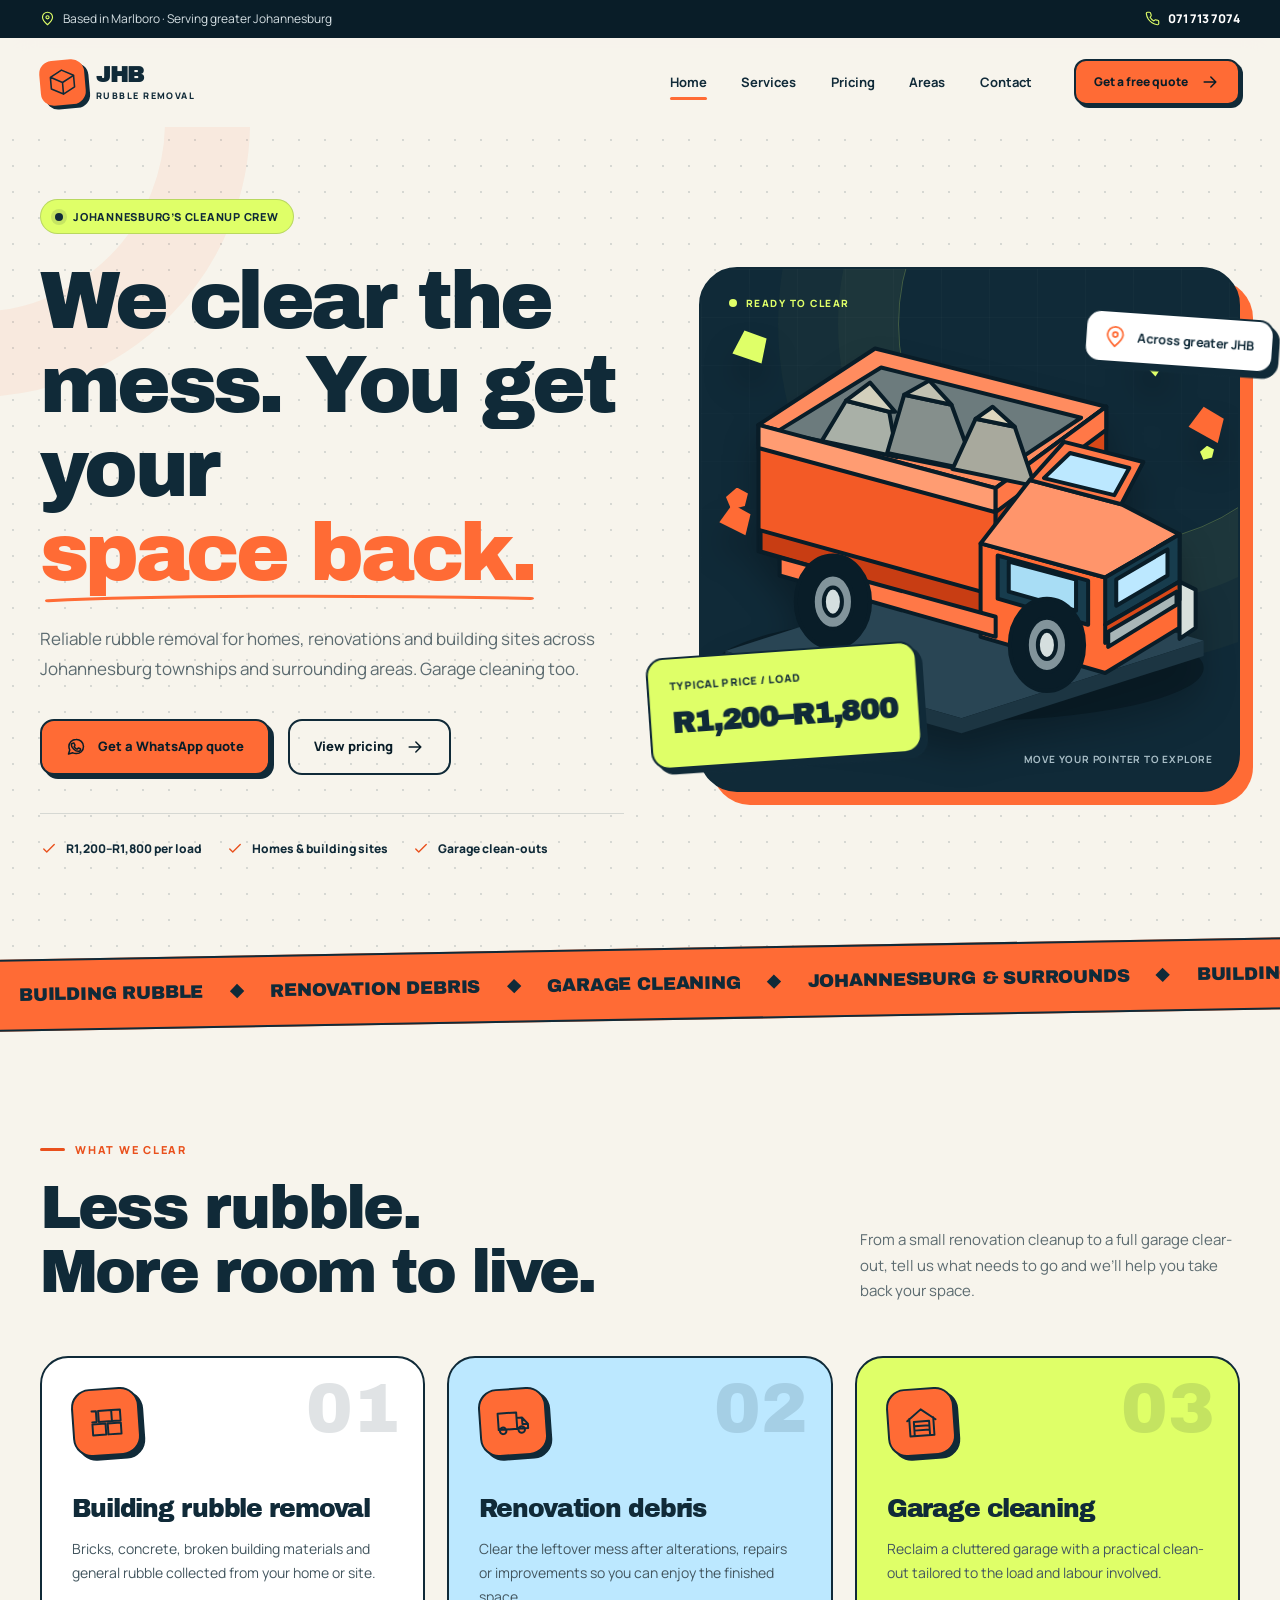
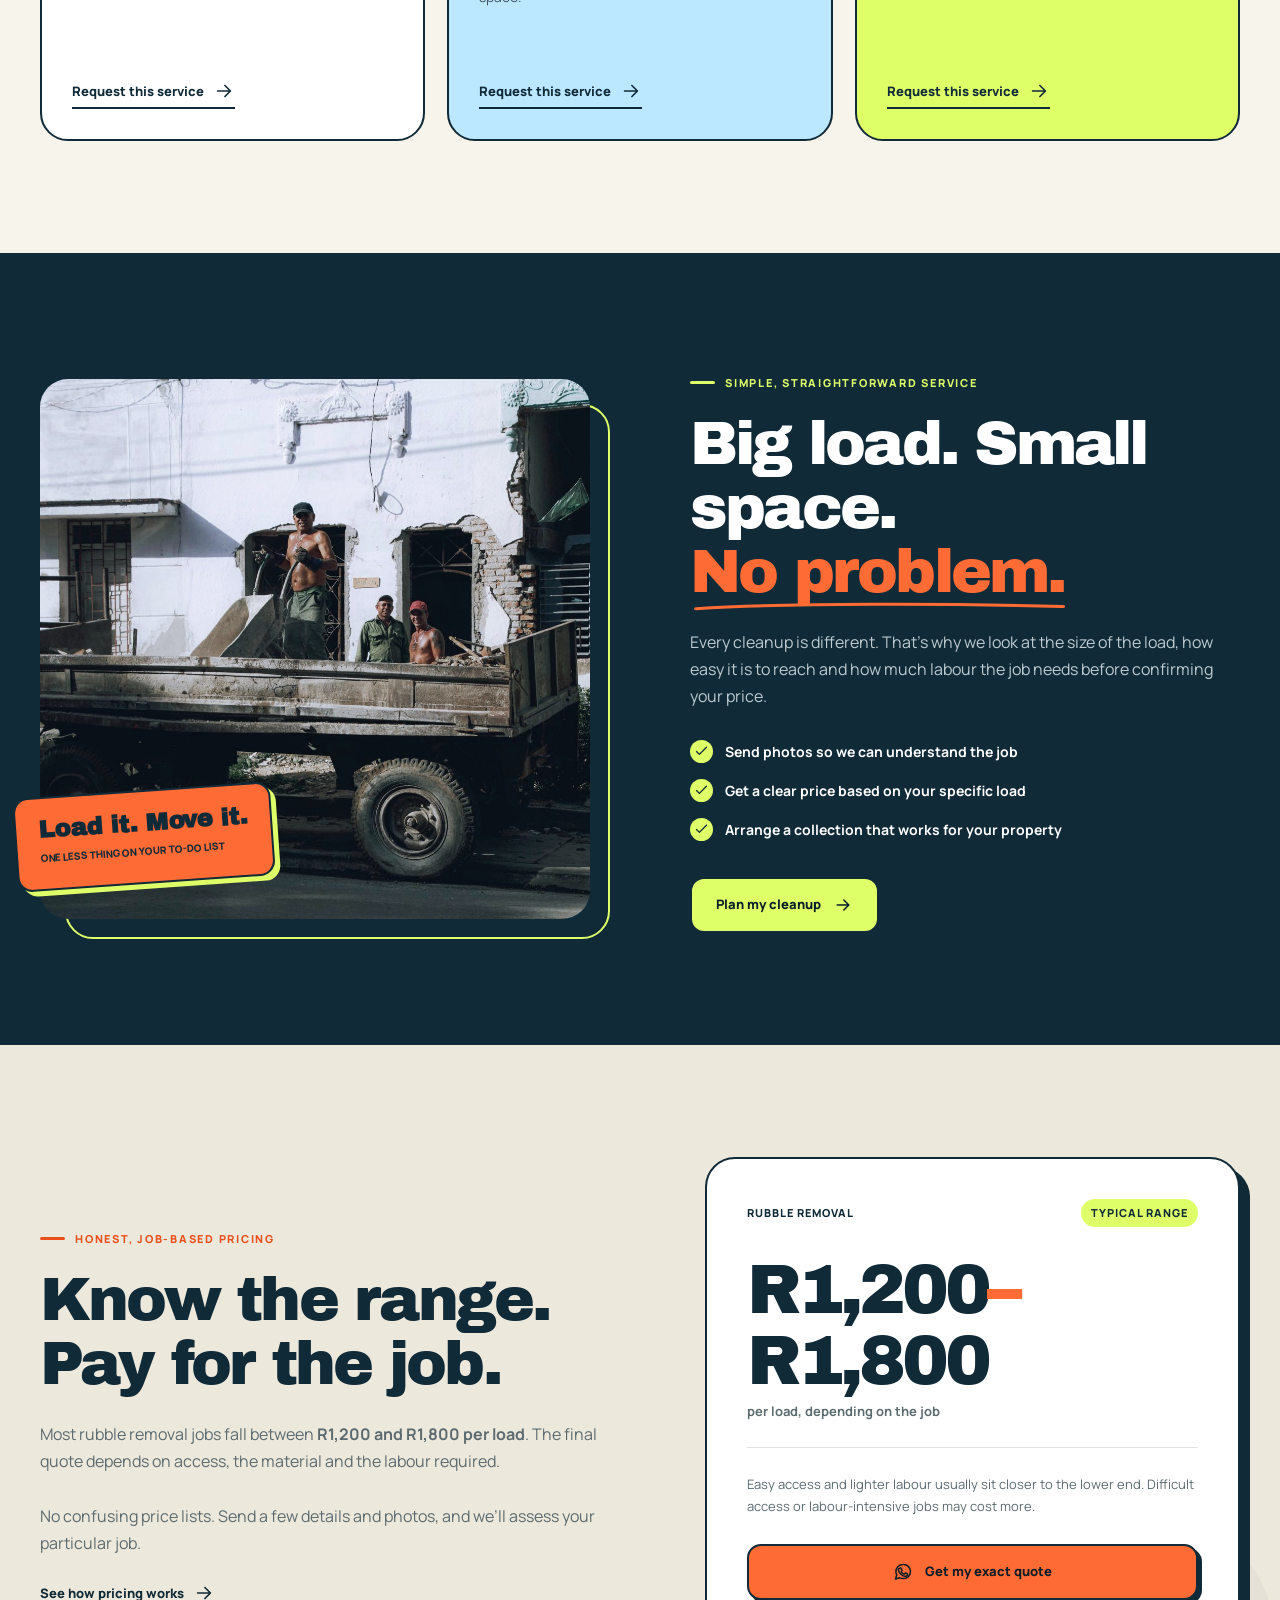
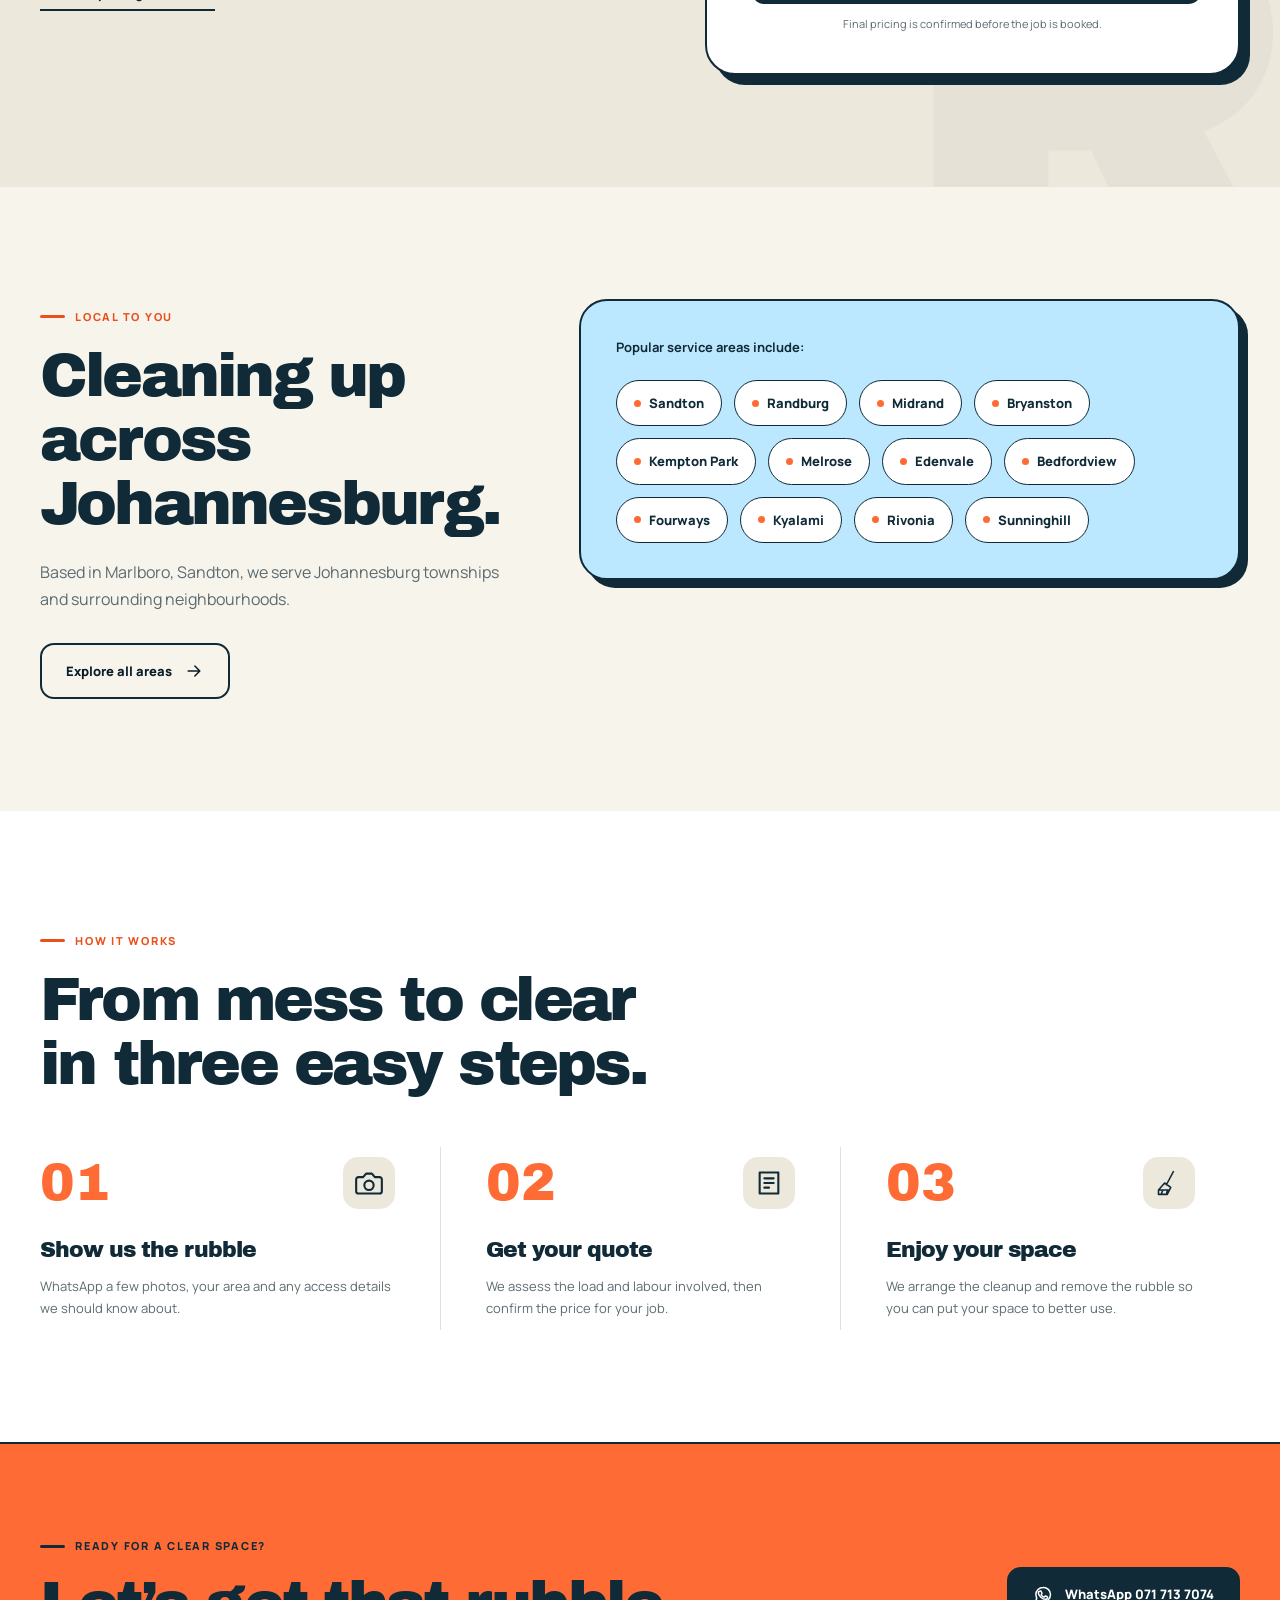
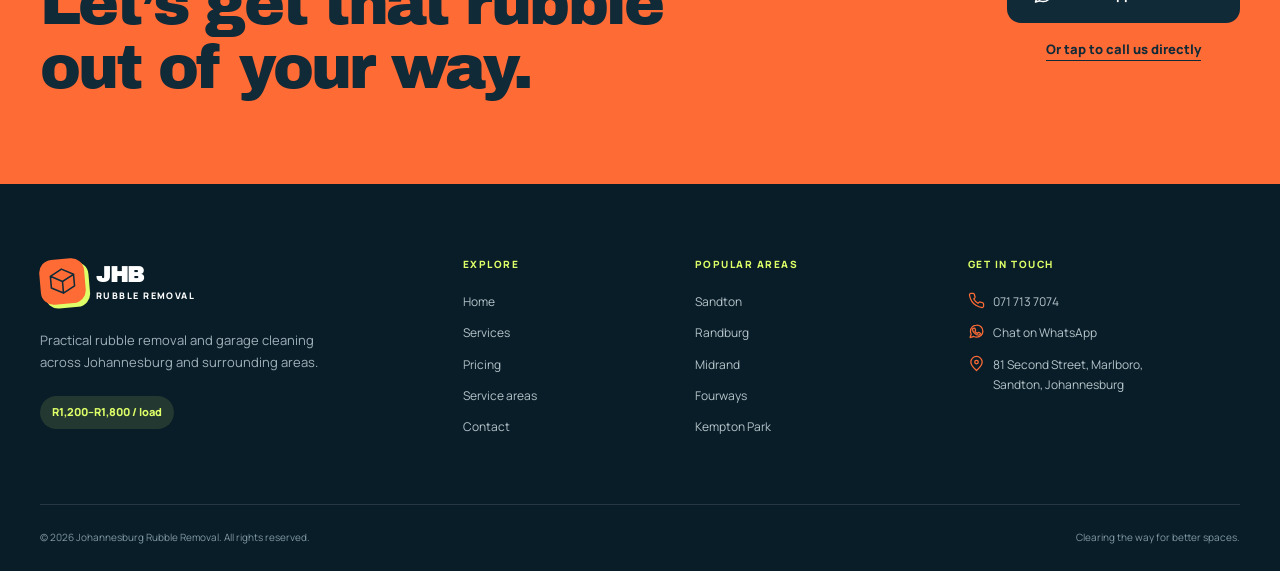
==== index.html @ d12b5599 "Build Johannesburg Rubble Removal website" ====
<!doctype html>
<html lang="en-ZA">
<head>
  <meta charset="utf-8">
  <meta name="viewport" content="width=device-width, initial-scale=1">
  <title>Johannesburg Rubble Removal | Fast Quotes from R1,200</title>
  <meta name="description" content="Professional rubble removal and garage cleaning across Johannesburg, Sandton, Randburg, Midrand and surrounding areas. Loads typically R1,200–R1,800. Call 071 713 7074.">
  <meta name="theme-color" content="#102a38">
  <meta property="og:title" content="Johannesburg Rubble Removal | We clear the mess.">
  <meta property="og:description" content="Rubble removal and garage cleaning across greater Johannesburg. Get a quick WhatsApp quote today.">
  <meta property="og:type" content="website">
  <meta property="og:url" content="https://thewebster0326.github.io/johannesburg-rubble-removal/">
  <meta property="og:image" content="https://thewebster0326.github.io/johannesburg-rubble-removal/assets/images/rubble-removal-team.jpg">
  <link rel="icon" href="assets/favicon.svg" type="image/svg+xml">
  <link rel="preconnect" href="https://fonts.googleapis.com">
  <link rel="preconnect" href="https://fonts.gstatic.com" crossorigin>
  <link href="https://fonts.googleapis.com/css2?family=Archivo+Black&family=Manrope:wght@400;500;600;700;800&display=swap" rel="stylesheet">
  <link rel="stylesheet" href="styles.css">
  <script>document.documentElement.classList.add('js');</script>
  <script src="script.js" defer></script>
  <script type="application/ld+json">{"@context":"https://schema.org","@type":"LocalBusiness","name":"Johannesburg Rubble Removal","description":"Rubble removal and garage cleaning across Johannesburg and surrounding areas.","url":"https://thewebster0326.github.io/johannesburg-rubble-removal/","telephone":"+27717137074","priceRange":"R1200-R1800 per load","address":{"@type":"PostalAddress","streetAddress":"81 Second Street, Marlboro","addressLocality":"Sandton","addressRegion":"Gauteng","addressCountry":"ZA"},"areaServed":["Johannesburg","Sandton","Randburg","Midrand","Bryanston","Kempton Park","Melrose","Edenvale","Bedfordview","Fourways","Kyalami","Rivonia","Sunninghill"]}</script>
</head>
<body>
  <a class="skip-link" href="#main-content">Skip to main content</a>
  <svg class="svg-sprite" aria-hidden="true">
    <symbol id="icon-arrow" viewBox="0 0 24 24"><path d="M5 12h14M13 6l6 6-6 6"/></symbol>
    <symbol id="icon-phone" viewBox="0 0 24 24"><path d="M22 16.9v3a2 2 0 0 1-2.2 2 19.8 19.8 0 0 1-8.6-3.1 19.5 19.5 0 0 1-6-6A19.8 19.8 0 0 1 2.1 4.2 2 2 0 0 1 4.1 2h3a2 2 0 0 1 2 1.7c.1 1 .4 1.9.7 2.8a2 2 0 0 1-.4 2.1L8.1 9.9a16 16 0 0 0 6 6l1.3-1.3a2 2 0 0 1 2.1-.4c.9.3 1.8.6 2.8.7a2 2 0 0 1 1.7 2Z"/></symbol>
    <symbol id="icon-whatsapp" viewBox="0 0 24 24"><path d="M21 11.5a8.4 8.4 0 0 1-9 8.4 8.6 8.6 0 0 1-3.8-.9L3 20.5l1.5-5a8.3 8.3 0 0 1-1-4A8.5 8.5 0 0 1 12 3a8.4 8.4 0 0 1 9 8.5Z"/><path d="M8.2 7.7c.2-.4.4-.4.7-.4h.5c.2 0 .4 0 .5.4l.8 2c.1.3 0 .5-.1.7l-.6.7c-.2.2-.2.4 0 .7.7 1.2 1.6 2.1 2.9 2.7.3.1.5.1.7-.1l.8-1c.2-.2.4-.3.7-.2l2 .9c.3.1.4.3.4.5 0 .4-.2 1.3-.7 1.8-.5.5-1.2.8-2 .8-1.3 0-3.8-1-5.7-2.9-1.6-1.6-2.7-3.8-2.7-5.1 0-.6.3-1.2.6-1.5Z"/></symbol>
    <symbol id="icon-check" viewBox="0 0 24 24"><path d="m5 12 4 4L19 6"/></symbol>
    <symbol id="icon-location" viewBox="0 0 24 24"><path d="M20 10c0 5-8 12-8 12S4 15 4 10a8 8 0 1 1 16 0Z"/><circle cx="12" cy="10" r="2.5"/></symbol>
    <symbol id="icon-truck" viewBox="0 0 32 32"><path d="M2 7h17v15H2zM19 12h5l5 6v4h-10zM6 26a3 3 0 1 0 0-6 3 3 0 0 0 0 6Zm17 0a3 3 0 1 0 0-6 3 3 0 0 0 0 6ZM2 22h1m6 0h11m6 0h3M24 12v6h5"/></symbol>
    <symbol id="icon-bricks" viewBox="0 0 32 32"><path d="M3 17h12v10H3zM17 17h12v10H17zM9 5h12v10H9zM21 5h8v10h-8M3 5h4v10H3"/></symbol>
    <symbol id="icon-garage" viewBox="0 0 32 32"><path d="m3 14 13-10 13 10M5 12v16h22V12M9 28V15h14v13M9 19h14M9 23h14"/></symbol>
    <symbol id="icon-camera" viewBox="0 0 24 24"><path d="M14.5 4h-5L7 7H3a2 2 0 0 0-2 2v10a2 2 0 0 0 2 2h18a2 2 0 0 0 2-2V9a2 2 0 0 0-2-2h-4l-2.5-3Z"/><circle cx="12" cy="14" r="4"/></symbol>
    <symbol id="icon-quote" viewBox="0 0 24 24"><path d="M4 3h16v18H4zM8 8h8M8 12h8M8 16h4"/></symbol>
    <symbol id="icon-broom" viewBox="0 0 32 32"><path d="m21 3-8 15M4 24l7-8 7 5-4 8H4v-5Zm0 0h11M7 29l2-5m4 5 1-4"/></symbol>
  </svg>

  <div class="topbar"><div class="container topbar-inner">
    <p><svg class="icon"><use href="#icon-location"/></svg> Based in Marlboro · Serving greater Johannesburg</p>
    <a href="tel:+27717137074"><svg class="icon"><use href="#icon-phone"/></svg> 071 713 7074</a>
  </div></div>
  <header class="site-header" data-header><div class="container header-inner">
    <a class="brand" href="index.html" aria-label="Johannesburg Rubble Removal home"><span class="brand-mark" aria-hidden="true"><svg viewBox="0 0 40 40"><path d="m5 12 15-8 15 8-15 8-15-8Zm0 0v15l15 8V20m15-8v15l-15 8"/></svg></span><span class="brand-copy"><strong>JHB</strong><small>RUBBLE REMOVAL</small></span></a>
    <nav class="desktop-nav" aria-label="Main navigation"><a href="index.html" aria-current="page">Home</a><a href="services.html">Services</a><a href="pricing.html">Pricing</a><a href="areas.html">Areas</a><a href="contact.html">Contact</a></nav>
    <a class="button button-small header-cta" href="contact.html">Get a free quote <svg class="icon"><use href="#icon-arrow"/></svg></a>
    <button class="menu-toggle" type="button" aria-label="Open menu" aria-controls="mobile-menu" aria-expanded="false"><span></span><span></span></button>
  </div>
  <nav class="mobile-menu" id="mobile-menu" aria-label="Mobile navigation" aria-hidden="true"><div class="mobile-menu-inner"><a href="index.html" aria-current="page">Home</a><a href="services.html">Services</a><a href="pricing.html">Pricing</a><a href="areas.html">Service areas</a><a href="contact.html">Contact</a><a class="button" href="https://wa.me/27717137074?text=Hi%20Johannesburg%20Rubble%20Removal%2C%20I%20would%20like%20a%20quote." target="_blank" rel="noopener"><svg class="icon"><use href="#icon-whatsapp"/></svg> WhatsApp for a quote</a></div></nav></header>

  <main id="main-content">
    <section class="hero"><div class="container hero-layout">
      <div class="hero-content">
        <p class="eyebrow eyebrow-pill">Johannesburg’s cleanup crew</p>
        <h1>We clear the mess. You get your <span class="highlight">space back.</span></h1>
        <p class="hero-intro">Reliable rubble removal for homes, renovations and building sites across Johannesburg townships and surrounding areas. Garage cleaning too.</p>
        <div class="hero-actions"><a class="button" href="https://wa.me/27717137074?text=Hi%20Johannesburg%20Rubble%20Removal%2C%20I%20would%20like%20a%20quote." target="_blank" rel="noopener"><svg class="icon"><use href="#icon-whatsapp"/></svg> Get a WhatsApp quote</a><a class="button button-outline" href="pricing.html">View pricing <svg class="icon"><use href="#icon-arrow"/></svg></a></div>
        <ul class="hero-proof"><li><svg class="icon"><use href="#icon-check"/></svg> R1,200–R1,800 per load</li><li><svg class="icon"><use href="#icon-check"/></svg> Homes & building sites</li><li><svg class="icon"><use href="#icon-check"/></svg> Garage clean-outs</li></ul>
      </div>
      <div class="hero-visual" data-scene aria-label="Interactive 3D rubble removal truck illustration">
        <div class="scene">
          <span class="scene-tag">READY TO CLEAR</span><span class="rock rock-one"></span><span class="rock rock-two"></span>
          <svg class="scene-art" viewBox="0 0 620 500" role="img" aria-label="Orange three-dimensional tipper truck loaded with building rubble">
            <ellipse cx="310" cy="414" rx="244" ry="53" fill="#07141c" opacity=".55"/>
            <path d="m78 397 235 67 241-77-234-68L78 397Z" fill="#294554"/>
            <path d="m78 397 235 67v15L78 412v-15Zm235 67 241-77v15l-241 77v-15Z" fill="#1c3542"/>
            <g stroke="#091d28" stroke-width="4" stroke-linejoin="round">
              <path d="m111 172 236 63v130l-236-67V172Z" fill="#f35a26"/>
              <path d="m111 172 116-76 230 58-110 81-236-63Z" fill="#ff8c5f"/>
              <path d="m347 235 110-81v128l-110 83V235Z" fill="#d94818"/>
              <path d="m129 179 104-64 199 50-87 58-216-44Z" fill="#6c7b7d"/>
              <path d="m111 172 236 63v24l-236-64v-23Z" fill="#ff9c72"/>
              <path d="m347 235 110-81v23l-110 82v-24Z" fill="#ff7847"/>
              <path d="m113 277 234 65v23l-234-67v-21Z" fill="#c83d13"/>
              <path d="m174 188 24-40 43 11 8 45-75-16Z" fill="#a9b0a7"/>
              <path d="m198 148 24-18 25 29-6 0-43-11Z" fill="#d3d0bc"/>
              <path d="m239 200 17-58 47 10 24 66-88-18Z" fill="#858f8c"/>
              <path d="m256 142 25-14 22 24-47-10Z" fill="#c1c1b1"/>
              <path d="m304 216 23-50 39 8 20 59-82-17Z" fill="#a8a99d"/>
              <path d="m327 166 17-12 22 20-39-8Z" fill="#ded6bd"/>
              <path d="m332 290 124 34 74-43v93l-74 45-124-36v-93Z" fill="#ff6b35"/>
              <path d="m332 290 49-63 91 24 58 30-74 43-124-34Z" fill="#ff956b"/>
              <path d="m381 227 34-38 79 20-22 42-91-24Z" fill="#ff7847"/>
              <path d="m395 225 26-25 59 15-15 27-70-17Z" fill="#bce8ff"/>
              <path d="m456 324 74-43v47l-74 43v-47Z" fill="#173c4d"/>
              <path d="m467 326 51-30v26l-51 30v-26Z" fill="#bce8ff"/>
              <path d="m349 302 90 25v44l-90-26v-43Z" fill="#173c4d"/>
              <path d="m360 308 67 18v31l-67-19v-30Z" fill="#a8ddf5"/>
              <path d="m530 328 16 8v38l-16 11v-57Z" fill="#d8e1dd"/>
              <path d="m456 371 74-43v18l-74 43v-18Z" fill="#d94818"/>
              <path d="m132 304 215 59v20l-215-61v-18Z" fill="#ff7847"/>
              <ellipse cx="185" cy="348" rx="37" ry="46" fill="#091d28"/>
              <ellipse cx="185" cy="348" rx="20" ry="27" fill="#82949b"/>
              <ellipse cx="185" cy="348" rx="9" ry="14" fill="#d5dfdf"/>
              <ellipse cx="398" cy="391" rx="37" ry="46" fill="#091d28"/>
              <ellipse cx="398" cy="391" rx="20" ry="27" fill="#82949b"/>
              <ellipse cx="398" cy="391" rx="9" ry="14" fill="#d5dfdf"/>
              <path d="m459 378 68-40v13l-68 42v-15Z" fill="#a8b6b7"/>
            </g>
            <g fill="#dfff68"><path d="m85 101 12-23 22 8-5 25-29-10Z"/><path d="m484 100 17-13 18 17-13 20-22-24Z"/></g>
            <g fill="#ff6b35"><path d="m539 174 15-20 20 12-6 24-29-16Z"/><path d="m72 269 13-18 18 10-5 21-26-13Z"/></g>
          </svg>
          <span class="scene-note">MOVE YOUR POINTER TO EXPLORE</span>
        </div>
        <div class="float-card price-float"><small>TYPICAL PRICE / LOAD</small><strong>R1,200–R1,800</strong></div>
        <div class="float-card area-float"><svg class="icon"><use href="#icon-location"/></svg><strong>Across greater JHB</strong></div>
      </div>
    </div></section>

    <div class="ticker" aria-label="Our services"><div class="ticker-track"><span>BUILDING RUBBLE</span><i></i><span>RENOVATION DEBRIS</span><i></i><span>GARAGE CLEANING</span><i></i><span>JOHANNESBURG & SURROUNDS</span><i></i><span aria-hidden="true">BUILDING RUBBLE</span><i aria-hidden="true"></i><span aria-hidden="true">RENOVATION DEBRIS</span><i aria-hidden="true"></i><span aria-hidden="true">GARAGE CLEANING</span><i aria-hidden="true"></i><span aria-hidden="true">JOHANNESBURG & SURROUNDS</span><i aria-hidden="true"></i></div></div>

    <section class="section" id="services"><div class="container">
      <div class="section-heading reveal"><div><p class="eyebrow">What we clear</p><h2>Less rubble.<br>More room to live.</h2></div><p>From a small renovation cleanup to a full garage clear-out, tell us what needs to go and we’ll help you take back your space.</p></div>
      <div class="services-grid">
        <article class="service-card reveal"><span class="service-number">01</span><div class="service-icon"><svg class="icon"><use href="#icon-bricks"/></svg></div><h3>Building rubble removal</h3><p>Bricks, concrete, broken building materials and general rubble collected from your home or site.</p><a class="text-button" href="contact.html?service=Building%20rubble%20removal">Request this service <svg class="icon"><use href="#icon-arrow"/></svg></a></article>
        <article class="service-card reveal"><span class="service-number">02</span><div class="service-icon"><svg class="icon"><use href="#icon-truck"/></svg></div><h3>Renovation debris</h3><p>Clear the leftover mess after alterations, repairs or improvements so you can enjoy the finished space.</p><a class="text-button" href="contact.html?service=Renovation%20debris%20removal">Request this service <svg class="icon"><use href="#icon-arrow"/></svg></a></article>
        <article class="service-card reveal"><span class="service-number">03</span><div class="service-icon"><svg class="icon"><use href="#icon-garage"/></svg></div><h3>Garage cleaning</h3><p>Reclaim a cluttered garage with a practical clean-out tailored to the load and labour involved.</p><a class="text-button" href="contact.html?service=Garage%20cleaning">Request this service <svg class="icon"><use href="#icon-arrow"/></svg></a></article>
      </div>
    </div></section>

    <section class="photo-feature section"><div class="container photo-grid">
      <div class="photo-frame reveal"><img src="assets/images/rubble-removal-team.jpg" width="1600" height="1066" alt="Workers loading construction debris onto a removal truck" loading="lazy"><div class="photo-label"><strong>Load it. Move it.</strong><small>ONE LESS THING ON YOUR TO-DO LIST</small></div></div>
      <div class="photo-content reveal"><p class="eyebrow">Simple, straightforward service</p><h2>Big load. Small space. <span class="highlight">No problem.</span></h2><p>Every cleanup is different. That’s why we look at the size of the load, how easy it is to reach and how much labour the job needs before confirming your price.</p><ul class="check-list"><li><svg class="icon"><use href="#icon-check"/></svg> Send photos so we can understand the job</li><li><svg class="icon"><use href="#icon-check"/></svg> Get a clear price based on your specific load</li><li><svg class="icon"><use href="#icon-check"/></svg> Arrange a collection that works for your property</li></ul><a class="button button-lime" href="contact.html">Plan my cleanup <svg class="icon"><use href="#icon-arrow"/></svg></a></div>
    </div></section>

    <section class="price-section section"><div class="container price-panel">
      <div class="price-copy reveal"><p class="eyebrow">Honest, job-based pricing</p><h2>Know the range.<br>Pay for the job.</h2><p>Most rubble removal jobs fall between <strong>R1,200 and R1,800 per load</strong>. The final quote depends on access, the material and the labour required.</p><br><p>No confusing price lists. Send a few details and photos, and we’ll assess your particular job.</p><a class="text-button" href="pricing.html" style="margin-top:25px">See how pricing works <svg class="icon"><use href="#icon-arrow"/></svg></a></div>
      <div class="price-card reveal"><div class="price-card-label"><span>Rubble removal</span><span>Typical range</span></div><div class="big-price">R1,200<span>–</span>R1,800</div><div class="per-load">per load, depending on the job</div><div class="price-rule"></div><p>Easy access and lighter labour usually sit closer to the lower end. Difficult access or labour-intensive jobs may cost more.</p><a class="button" href="https://wa.me/27717137074?text=Hi%20Johannesburg%20Rubble%20Removal%2C%20please%20quote%20on%20my%20load.%20I%20can%20send%20photos." target="_blank" rel="noopener"><svg class="icon"><use href="#icon-whatsapp"/></svg> Get my exact quote</a><p class="price-note">Final pricing is confirmed before the job is booked.</p></div>
    </div></section>

    <section class="areas-preview section"><div class="container area-layout">
      <div class="area-copy reveal"><p class="eyebrow">Local to you</p><h2>Cleaning up across Johannesburg.</h2><p>Based in Marlboro, Sandton, we serve Johannesburg townships and surrounding neighbourhoods.</p><a class="button button-outline" href="areas.html">Explore all areas <svg class="icon"><use href="#icon-arrow"/></svg></a></div>
      <div class="area-panel reveal"><p>Popular service areas include:</p><div class="area-cloud"><a class="area-chip" href="areas.html">Sandton</a><a class="area-chip" href="areas.html">Randburg</a><a class="area-chip" href="areas.html">Midrand</a><a class="area-chip" href="areas.html">Bryanston</a><a class="area-chip" href="areas.html">Kempton Park</a><a class="area-chip" href="areas.html">Melrose</a><a class="area-chip" href="areas.html">Edenvale</a><a class="area-chip" href="areas.html">Bedfordview</a><a class="area-chip" href="areas.html">Fourways</a><a class="area-chip" href="areas.html">Kyalami</a><a class="area-chip" href="areas.html">Rivonia</a><a class="area-chip" href="areas.html">Sunninghill</a></div></div>
    </div></section>

    <section class="process section"><div class="container">
      <div class="section-heading reveal"><div><p class="eyebrow">How it works</p><h2>From mess to clear<br>in three easy steps.</h2></div></div>
      <div class="process-grid"><article class="process-step reveal"><div class="step-top"><span class="step-number">01</span><span class="step-icon"><svg class="icon"><use href="#icon-camera"/></svg></span></div><h3>Show us the rubble</h3><p>WhatsApp a few photos, your area and any access details we should know about.</p></article><article class="process-step reveal"><div class="step-top"><span class="step-number">02</span><span class="step-icon"><svg class="icon"><use href="#icon-quote"/></svg></span></div><h3>Get your quote</h3><p>We assess the load and labour involved, then confirm the price for your job.</p></article><article class="process-step reveal"><div class="step-top"><span class="step-number">03</span><span class="step-icon"><svg class="icon"><use href="#icon-broom"/></svg></span></div><h3>Enjoy your space</h3><p>We arrange the cleanup and remove the rubble so you can put your space to better use.</p></article></div>
    </div></section>

    <section class="page-cta"><div class="container page-cta-inner reveal"><div><p class="eyebrow">Ready for a clear space?</p><h2>Let’s get that rubble<br>out of your way.</h2></div><div class="page-cta-actions"><a class="button button-dark" href="https://wa.me/27717137074?text=Hi%20Johannesburg%20Rubble%20Removal%2C%20I%20would%20like%20a%20quote." target="_blank" rel="noopener"><svg class="icon"><use href="#icon-whatsapp"/></svg> WhatsApp 071 713 7074</a><a href="tel:+27717137074">Or tap to call us directly</a></div></div></section>
  </main>

  <footer class="site-footer"><div class="container footer-grid">
    <div class="footer-about"><a class="brand" href="index.html"><span class="brand-mark" aria-hidden="true"><svg viewBox="0 0 40 40"><path d="m5 12 15-8 15 8-15 8-15-8Zm0 0v15l15 8V20m15-8v15l-15 8"/></svg></span><span class="brand-copy"><strong>JHB</strong><small>RUBBLE REMOVAL</small></span></a><p>Practical rubble removal and garage cleaning across Johannesburg and surrounding areas.</p><span class="footer-price">R1,200–R1,800 / load</span></div>
    <div class="footer-column"><h3>Explore</h3><a href="index.html">Home</a><a href="services.html">Services</a><a href="pricing.html">Pricing</a><a href="areas.html">Service areas</a><a href="contact.html">Contact</a></div>
    <div class="footer-column"><h3>Popular areas</h3><a href="areas.html">Sandton</a><a href="areas.html">Randburg</a><a href="areas.html">Midrand</a><a href="areas.html">Fourways</a><a href="areas.html">Kempton Park</a></div>
    <div class="footer-column"><h3>Get in touch</h3><a href="tel:+27717137074"><svg class="icon"><use href="#icon-phone"/></svg> 071 713 7074</a><a href="https://wa.me/27717137074?text=Hi%20Johannesburg%20Rubble%20Removal%2C%20I%20would%20like%20a%20quote." target="_blank" rel="noopener"><svg class="icon"><use href="#icon-whatsapp"/></svg> Chat on WhatsApp</a><p><svg class="icon"><use href="#icon-location"/></svg> 81 Second Street, Marlboro,<br>Sandton, Johannesburg</p></div>
  </div><div class="container footer-bottom"><p>© <span data-year></span> Johannesburg Rubble Removal. All rights reserved.</p><p>Clearing the way for better spaces.</p></div></footer>
  <div class="mobile-actions" aria-label="Quick contact"><a href="tel:+27717137074"><svg class="icon"><use href="#icon-phone"/></svg> Call now</a><a href="https://wa.me/27717137074?text=Hi%20Johannesburg%20Rubble%20Removal%2C%20I%20would%20like%20a%20quote." target="_blank" rel="noopener"><svg class="icon"><use href="#icon-whatsapp"/></svg> WhatsApp</a></div>
</body>
</html>
---- styles.css ----
@charset "UTF-8";

:root {
  --navy: #102a38;
  --navy-deep: #091d28;
  --cream: #f7f4ec;
  --white: #ffffff;
  --orange: #ff6b35;
  --orange-dark: #e9501c;
  --lime: #dfff68;
  --sky: #bce8ff;
  --sand: #ede8dc;
  --ink-muted: #5c6b70;
  --line: rgba(16, 42, 56, .14);
  --display: "Archivo Black", "Arial Black", sans-serif;
  --body: "Manrope", Arial, sans-serif;
  --shadow: 0 24px 70px rgba(16, 42, 56, .14);
  --radius: 28px;
  --ease: cubic-bezier(.2, .75, .25, 1);
}

*, *::before, *::after { box-sizing: border-box; }
html { scroll-behavior: smooth; scroll-padding-top: 110px; }
body { margin: 0; background: var(--cream); color: var(--navy); font-family: var(--body); font-size: 16px; line-height: 1.7; -webkit-font-smoothing: antialiased; overflow-x: hidden; }
body.menu-open { overflow: hidden; }
img, svg { display: block; }
img { max-width: 100%; object-fit: cover; }
a { color: inherit; text-decoration: none; }
button, input, select, textarea { font: inherit; }
button { color: inherit; cursor: pointer; }
a, button { -webkit-tap-highlight-color: transparent; }
p, h1, h2, h3, h4, figure { margin: 0; }
ul { list-style: none; margin: 0; padding: 0; }
[hidden] { display: none !important; }
::selection { background: var(--lime); color: var(--navy-deep); }
:focus-visible { outline: 3px solid var(--orange); outline-offset: 4px; }
.svg-sprite { position: absolute; width: 0; height: 0; overflow: hidden; }
.icon { width: 22px; height: 22px; fill: none; stroke: currentColor; stroke-width: 1.8; stroke-linecap: round; stroke-linejoin: round; flex: 0 0 auto; }
.container { width: min(1200px, calc(100% - 64px)); margin-inline: auto; }
.section { padding: 112px 0; }
.skip-link { position: fixed; z-index: 1000; top: 12px; left: 12px; padding: 10px 18px; background: var(--lime); color: var(--navy); font-weight: 800; transform: translateY(-180%); }
.skip-link:focus { transform: translateY(0); }
.sr-only { position: absolute; width: 1px; height: 1px; padding: 0; margin: -1px; overflow: hidden; clip: rect(0, 0, 0, 0); white-space: nowrap; border: 0; }

.topbar { background: var(--navy-deep); color: #d6e0e4; font-size: 12px; }
.topbar-inner { min-height: 38px; display: flex; justify-content: space-between; align-items: center; gap: 20px; }
.topbar p, .topbar a { display: flex; align-items: center; gap: 8px; }
.topbar .icon { width: 15px; height: 15px; color: var(--lime); }
.topbar a { color: var(--white); font-weight: 800; }
.site-header { position: sticky; top: 0; z-index: 100; background: rgba(247, 244, 236, .94); border-bottom: 1px solid transparent; transition: box-shadow .3s, border-color .3s; backdrop-filter: blur(16px); }
.site-header.scrolled { border-color: var(--line); box-shadow: 0 8px 30px rgba(16, 42, 56, .07); }
.header-inner { height: 88px; display: flex; align-items: center; gap: 34px; }
.brand { display: inline-flex; align-items: center; gap: 11px; flex-shrink: 0; line-height: 1; }
.brand-mark { position: relative; width: 45px; height: 45px; display: grid; place-items: center; border-radius: 13px; background: var(--orange); transform: rotate(-5deg); box-shadow: 4px 4px 0 var(--navy); }
.brand-mark svg { width: 31px; height: 31px; fill: none; stroke: var(--navy); stroke-width: 2; stroke-linejoin: round; }
.brand-copy { display: flex; flex-direction: column; gap: 5px; }
.brand-copy strong { font-family: var(--display); font-size: 22px; letter-spacing: -.05em; }
.brand-copy small { font-size: 9px; font-weight: 800; letter-spacing: .16em; }
.desktop-nav { display: flex; align-items: center; justify-content: center; gap: clamp(20px, 2.7vw, 38px); margin-left: auto; }
.desktop-nav a { position: relative; padding: 10px 0; font-size: 13px; font-weight: 700; }
.desktop-nav a::after { content: ""; position: absolute; left: 0; right: 100%; bottom: 3px; height: 3px; border-radius: 2px; background: var(--orange); transition: right .25s; }
.desktop-nav a:hover::after, .desktop-nav a[aria-current="page"]::after { right: 0; }
.header-cta { margin-left: 8px; }
.menu-toggle { display: none; width: 46px; height: 46px; margin-left: auto; border: 1px solid var(--line); border-radius: 12px; background: transparent; align-items: center; justify-content: center; flex-direction: column; gap: 7px; }
.menu-toggle span { width: 21px; height: 2px; background: var(--navy); transition: transform .25s; }
.menu-toggle[aria-expanded="true"] span:first-child { transform: translateY(4.5px) rotate(45deg); }
.menu-toggle[aria-expanded="true"] span:last-child { transform: translateY(-4.5px) rotate(-45deg); }
.mobile-menu { display: none; }

.button { min-height: 56px; display: inline-flex; align-items: center; justify-content: center; gap: 12px; padding: 0 24px; border: 2px solid var(--navy); border-radius: 14px; background: var(--orange); color: var(--navy-deep); box-shadow: 4px 4px 0 var(--navy); font-size: 13px; font-weight: 800; line-height: 1.2; transition: transform .25s var(--ease), box-shadow .25s, background .25s; }
.button:hover { transform: translate(2px, 2px); box-shadow: 2px 2px 0 var(--navy); background: #ff8056; }
.button .icon { width: 20px; height: 20px; }
.button-small { min-height: 46px; padding: 0 18px; border-radius: 12px; font-size: 12px; box-shadow: 3px 3px 0 var(--navy); }
.button-dark { background: var(--navy); border-color: var(--navy); color: var(--white); box-shadow: 4px 4px 0 var(--orange); }
.button-dark:hover { background: #193e50; box-shadow: 2px 2px 0 var(--orange); }
.button-lime { background: var(--lime); }
.button-lime:hover { background: #e8ff95; }
.button-outline { background: transparent; box-shadow: none; }
.button-outline:hover { background: var(--white); box-shadow: none; transform: translateY(-2px); }
.text-button { display: inline-flex; align-items: center; gap: 9px; border: 0; border-bottom: 2px solid currentColor; background: transparent; padding: 0 0 5px; font-size: 13px; font-weight: 800; }
.text-button .icon { transition: transform .25s; }
.text-button:hover .icon { transform: translateX(4px); }

.eyebrow { display: inline-flex; align-items: center; gap: 10px; color: var(--orange-dark); font-size: 11px; font-weight: 800; letter-spacing: .16em; line-height: 1.4; text-transform: uppercase; }
.eyebrow::before { content: ""; width: 25px; height: 3px; border-radius: 2px; background: currentColor; }
.eyebrow-pill { padding: 9px 14px; border: 1px solid rgba(16,42,56,.18); border-radius: 999px; background: var(--lime); color: var(--navy); letter-spacing: .07em; }
.eyebrow-pill::before { width: 8px; height: 8px; border-radius: 50%; background: var(--navy); box-shadow: 0 0 0 4px rgba(16,42,56,.12); }
h1, h2, h3 { font-family: var(--display); font-weight: 400; letter-spacing: -.045em; line-height: 1.04; }
h1 { font-size: clamp(50px, 6.3vw, 88px); }
h2 { font-size: clamp(38px, 4.8vw, 64px); }
h3 { font-size: 25px; }
.highlight { position: relative; display: inline-block; color: var(--orange); }
.highlight::after { content: ""; position: absolute; height: 9px; left: 1%; right: 0; bottom: -7px; background: url("data:image/svg+xml,%3Csvg xmlns='http://www.w3.org/2000/svg' viewBox='0 0 300 12' preserveAspectRatio='none'%3E%3Cpath d='M2 9C73 1 213 2 298 6' fill='none' stroke='%23ff6b35' stroke-width='4' stroke-linecap='round'/%3E%3C/svg%3E") center / 100% 100% no-repeat; }
.section-heading { display: flex; align-items: flex-end; justify-content: space-between; gap: 50px; margin-bottom: 52px; }
.section-heading h2 { margin-top: 17px; max-width: 760px; }
.section-heading > p { max-width: 380px; color: var(--ink-muted); font-size: 15px; }
.section-heading .text-button { margin-bottom: 8px; flex-shrink: 0; }
.js .reveal { opacity: 0; transform: translateY(30px); transition: opacity .7s var(--ease), transform .7s var(--ease); }
.js .reveal.is-visible { opacity: 1; transform: translateY(0); }

.hero { position: relative; overflow: hidden; padding: 72px 0 90px; background-color: var(--cream); background-image: radial-gradient(rgba(16,42,56,.14) 1px, transparent 1px); background-size: 26px 26px; }
.hero::before { content: ""; position: absolute; width: 550px; height: 550px; left: -300px; top: -280px; border: 85px solid rgba(255,107,53,.08); border-radius: 50%; }
.hero-layout { display: grid; grid-template-columns: 1.02fr .98fr; align-items: center; gap: 55px; }
.hero-content { position: relative; z-index: 2; }
.hero h1 { margin: 26px 0 28px; max-width: 700px; }
.hero-intro { max-width: 590px; color: var(--ink-muted); font-size: 17px; line-height: 1.8; }
.hero-actions { display: flex; flex-wrap: wrap; gap: 18px; margin-top: 34px; }
.hero-proof { display: flex; flex-wrap: wrap; gap: 14px 24px; margin-top: 38px; padding-top: 25px; border-top: 1px solid var(--line); }
.hero-proof li { display: flex; align-items: center; gap: 8px; font-size: 12px; font-weight: 800; }
.hero-proof .icon { width: 18px; height: 18px; color: var(--orange-dark); }
.hero-visual { position: relative; height: 555px; perspective: 1200px; }
.scene { position: absolute; inset: 15px 0 15px 20px; overflow: hidden; border: 2px solid var(--navy); border-radius: 38px; background: var(--navy); box-shadow: 13px 13px 0 var(--orange); transform-style: preserve-3d; transform: rotateX(var(--scene-x, 0deg)) rotateY(var(--scene-y, 0deg)); transition: transform .2s ease-out; }
.scene::before { content: ""; position: absolute; width: 440px; height: 440px; top: -165px; right: -100px; border: 1px solid rgba(223,255,104,.24); border-radius: 50%; box-shadow: 0 0 0 60px rgba(223,255,104,.035), 0 0 0 120px rgba(223,255,104,.025); }
.scene::after { content: ""; position: absolute; inset: 0; opacity: .15; background-image: linear-gradient(rgba(255,255,255,.16) 1px, transparent 1px), linear-gradient(90deg, rgba(255,255,255,.16) 1px, transparent 1px); background-size: 48px 48px; mask-image: linear-gradient(to bottom, #000, transparent 75%); pointer-events: none; }
.scene-art { position: absolute; z-index: 2; width: 116%; max-width: none; left: -10%; bottom: 35px; filter: drop-shadow(0 22px 16px rgba(0,0,0,.25)); transform: translateZ(35px); }
.scene-tag { position: absolute; z-index: 3; top: 26px; left: 28px; display: flex; align-items: center; gap: 9px; color: var(--lime); font-size: 10px; font-weight: 800; letter-spacing: .15em; }
.scene-tag::before { content: ""; width: 8px; height: 8px; border-radius: 50%; background: currentColor; }
.scene-note { position: absolute; z-index: 3; right: 25px; bottom: 22px; color: #a9bec7; font-size: 10px; font-weight: 700; letter-spacing: .08em; }
.float-card { position: absolute; z-index: 5; border: 2px solid var(--navy); box-shadow: 5px 5px 0 var(--navy); }
.price-float { left: -14px; bottom: 58px; min-width: 175px; padding: 17px 20px; border-radius: 17px; background: var(--lime); transform: rotate(-4deg) translateZ(65px); }
.price-float small { display: block; font-size: 10px; font-weight: 800; letter-spacing: .08em; }
.price-float strong { display: block; margin-top: 3px; font-family: var(--display); font-size: 28px; letter-spacing: -.04em; }
.area-float { top: 75px; right: -16px; display: flex; align-items: center; gap: 10px; padding: 12px 16px; border-radius: 15px; background: var(--white); transform: rotate(4deg) translateZ(70px); }
.area-float .icon { color: var(--orange); }
.area-float strong { font-size: 12px; }
.rock { position: absolute; z-index: 3; width: 22px; height: 22px; background: var(--orange); clip-path: polygon(50% 0, 100% 27%, 86% 84%, 24% 100%, 0 43%); animation: rock-float 4s ease-in-out infinite; }
.rock-one { left: 25px; top: 42%; }
.rock-two { right: 24px; top: 34%; width: 14px; height: 14px; background: var(--lime); animation-delay: -1.8s; }
@keyframes rock-float { 50% { transform: translateY(-14px) rotate(20deg); } }

.ticker { overflow: hidden; padding: 18px 0; background: var(--orange); border-block: 2px solid var(--navy); transform: rotate(-1deg) scale(1.015); }
.ticker-track { display: flex; align-items: center; width: max-content; animation: ticker 28s linear infinite; }
.ticker-track span { padding: 0 28px; font-family: var(--display); font-size: 18px; letter-spacing: -.02em; }
.ticker-track i { width: 10px; height: 10px; background: var(--navy); transform: rotate(45deg); }
@keyframes ticker { to { transform: translateX(-50%); } }

.services-grid { display: grid; grid-template-columns: repeat(3, 1fr); gap: 22px; }
.service-card { position: relative; min-height: 385px; display: flex; flex-direction: column; padding: 30px; border: 2px solid var(--navy); border-radius: var(--radius); background: var(--white); overflow: hidden; transition: transform .3s var(--ease), box-shadow .3s; }
.service-card:nth-child(2) { background: var(--sky); }
.service-card:nth-child(3) { background: var(--lime); }
.service-card:hover { transform: translateY(-8px) rotate(-.5deg); box-shadow: 8px 10px 0 var(--navy); }
.service-number { position: absolute; right: 23px; top: 16px; color: rgba(16,42,56,.13); font-family: var(--display); font-size: 70px; line-height: 1; }
.service-icon { width: 68px; height: 68px; display: grid; place-items: center; margin-bottom: 40px; border: 2px solid var(--navy); border-radius: 19px; background: var(--orange); box-shadow: 4px 4px 0 var(--navy); transform: rotate(-4deg); }
.service-icon .icon { width: 35px; height: 35px; }
.service-card h3 { margin-bottom: 15px; }
.service-card p { color: #43565f; font-size: 14px; }
.service-card .text-button { align-self: flex-start; margin-top: auto; padding-top: 25px; }
.services-detailed .service-card { min-height: 410px; }
.service-list { display: grid; gap: 7px; margin: 20px 0 10px; }
.service-list li { display: flex; gap: 8px; font-size: 12px; font-weight: 700; }
.service-list .icon { width: 16px; height: 16px; color: var(--orange-dark); }

.photo-feature { background: var(--navy); color: var(--white); overflow: hidden; }
.photo-grid { display: grid; grid-template-columns: 1fr 1fr; align-items: center; gap: clamp(55px, 8vw, 100px); }
.photo-frame { position: relative; min-height: 540px; }
.photo-frame::before { content: ""; position: absolute; inset: 25px -20px -20px 25px; border: 2px solid var(--lime); border-radius: var(--radius); }
.photo-frame img { position: absolute; inset: 0; width: 100%; height: 100%; border-radius: var(--radius); filter: saturate(.8) contrast(1.05); }
.photo-label { position: absolute; left: -25px; bottom: 35px; padding: 18px 22px; border: 2px solid var(--navy); border-radius: 15px; background: var(--orange); color: var(--navy); box-shadow: 5px 5px 0 var(--lime); transform: rotate(-4deg); }
.photo-label strong { display: block; font-family: var(--display); font-size: 24px; line-height: 1.1; }
.photo-label small { font-size: 10px; font-weight: 800; }
.photo-content .eyebrow { color: var(--lime); }
.photo-content h2 { margin: 20px 0 25px; }
.photo-content > p:not(.eyebrow) { color: #bdcbd1; }
.check-list { display: grid; gap: 15px; margin: 30px 0 35px; }
.check-list li { display: flex; align-items: flex-start; gap: 12px; font-size: 14px; font-weight: 700; }
.check-list .icon { width: 23px; height: 23px; padding: 3px; border-radius: 50%; background: var(--lime); color: var(--navy); }

.price-section { position: relative; background: var(--sand); overflow: hidden; }
.price-section::after { content: "R"; position: absolute; right: -20px; bottom: -180px; color: rgba(16,42,56,.035); font-family: var(--display); font-size: 520px; line-height: 1; pointer-events: none; }
.price-panel { position: relative; z-index: 1; display: grid; grid-template-columns: 1fr .9fr; align-items: center; gap: 70px; }
.price-copy h2 { margin: 20px 0 25px; }
.price-copy > p:not(.eyebrow) { color: var(--ink-muted); }
.price-card { padding: 40px; border: 2px solid var(--navy); border-radius: 30px; background: var(--white); box-shadow: 10px 10px 0 var(--navy); transform: rotate(1.5deg); }
.price-card-label { display: flex; justify-content: space-between; align-items: center; gap: 15px; font-size: 11px; font-weight: 800; letter-spacing: .09em; text-transform: uppercase; }
.price-card-label span:last-child { padding: 5px 10px; border-radius: 999px; background: var(--lime); }
.big-price { margin: 28px 0 4px; font-family: var(--display); font-size: clamp(46px, 5.5vw, 72px); letter-spacing: -.06em; line-height: 1; }
.big-price span { color: var(--orange); }
.per-load { color: var(--ink-muted); font-size: 13px; font-weight: 700; }
.price-rule { height: 1px; margin: 25px 0; background: var(--line); }
.price-card p { color: var(--ink-muted); font-size: 13px; }
.price-card .button { width: 100%; margin-top: 26px; }
.price-note { margin-top: 15px; font-size: 11px !important; text-align: center; }

.areas-preview { background: var(--cream); }
.area-cloud { display: flex; flex-wrap: wrap; gap: 12px; }
.area-chip { display: inline-flex; align-items: center; gap: 8px; padding: 11px 17px; border: 1.5px solid var(--navy); border-radius: 999px; background: var(--white); font-size: 13px; font-weight: 800; transition: background .2s, transform .2s; }
.area-chip::before { content: ""; width: 7px; height: 7px; border-radius: 50%; background: var(--orange); }
.area-chip:hover { background: var(--lime); transform: translateY(-3px); }
.area-layout { display: grid; grid-template-columns: .8fr 1.2fr; gap: 80px; align-items: start; }
.area-layout h2 { margin: 18px 0 23px; }
.area-layout .area-copy > p:not(.eyebrow) { color: var(--ink-muted); }
.area-layout .button { margin-top: 30px; }
.area-panel { padding: 35px; border: 2px solid var(--navy); border-radius: var(--radius); background: var(--sky); box-shadow: 8px 8px 0 var(--navy); }
.area-panel > p { margin-bottom: 22px; font-size: 13px; font-weight: 700; }

.process { background: var(--white); }
.process-grid { display: grid; grid-template-columns: repeat(3, 1fr); gap: 0; }
.process-step { position: relative; padding: 10px 45px 10px 0; }
.process-step + .process-step { padding-left: 45px; border-left: 1px solid var(--line); }
.step-top { display: flex; align-items: center; justify-content: space-between; margin-bottom: 30px; }
.step-number { font-family: var(--display); font-size: 52px; line-height: 1; color: var(--orange); }
.step-icon { width: 52px; height: 52px; display: grid; place-items: center; border-radius: 15px; background: var(--sand); }
.step-icon .icon { width: 28px; height: 28px; }
.process-step h3 { margin-bottom: 13px; font-size: 22px; }
.process-step p { color: var(--ink-muted); font-size: 13px; }

.faq-section { background: var(--sand); }
.faq-layout { display: grid; grid-template-columns: .7fr 1.3fr; gap: 80px; }
.faq-layout h2 { margin-top: 18px; }
.faq-list { border-top: 2px solid var(--navy); }
details { border-bottom: 1px solid var(--line); }
summary { position: relative; padding: 23px 45px 23px 0; font-size: 15px; font-weight: 800; cursor: pointer; list-style: none; }
summary::-webkit-details-marker { display: none; }
summary::after { content: "+"; position: absolute; right: 5px; top: 18px; font-family: var(--display); font-size: 27px; color: var(--orange); transition: transform .25s; }
details[open] summary::after { transform: rotate(45deg); }
details p { padding: 0 45px 25px 0; color: var(--ink-muted); font-size: 14px; }

.page-cta { padding: 85px 0; background: var(--orange); border-top: 2px solid var(--navy); }
.page-cta-inner { display: flex; align-items: center; justify-content: space-between; gap: 50px; }
.page-cta h2 { margin-top: 16px; }
.page-cta .eyebrow { color: var(--navy); }
.page-cta-actions { display: flex; flex-direction: column; align-items: center; gap: 15px; flex-shrink: 0; }
.page-cta-actions > a:not(.button) { font-size: 13px; font-weight: 800; border-bottom: 1px solid currentColor; }

.page-hero { position: relative; padding: 85px 0; background: var(--navy); color: var(--white); overflow: hidden; }
.page-hero::after { content: ""; position: absolute; width: 480px; height: 480px; right: -160px; top: -240px; border: 70px solid rgba(223,255,104,.08); border-radius: 50%; box-shadow: 0 0 0 60px rgba(223,255,104,.025); }
.page-hero .container { position: relative; z-index: 2; }
.page-hero .eyebrow { color: var(--lime); }
.page-hero h1 { max-width: 900px; margin: 22px 0; font-size: clamp(48px, 6.5vw, 80px); }
.page-hero p:not(.eyebrow) { max-width: 690px; color: #becdd4; font-size: 17px; }
.page-hero .highlight::after { height: 7px; }
.breadcrumbs { display: flex; gap: 10px; margin-bottom: 25px; color: #9db2bb; font-size: 11px; font-weight: 700; }
.breadcrumbs a:hover { color: var(--lime); }

.split-section { background: var(--cream); }
.split-grid { display: grid; grid-template-columns: 1fr 1fr; gap: 80px; align-items: center; }
.split-grid h2 { margin: 18px 0 24px; }
.split-grid p:not(.eyebrow) { color: var(--ink-muted); }
.split-image { position: relative; }
.split-image img { width: 100%; height: 500px; border: 2px solid var(--navy); border-radius: var(--radius); box-shadow: 10px 10px 0 var(--orange); }
.split-image .photo-label { left: -15px; }

.quote-band { background: var(--sky); }
.quote-grid { display: grid; grid-template-columns: .8fr 1.2fr; gap: 75px; align-items: start; }
.quote-copy { position: sticky; top: 125px; }
.quote-copy h2 { margin: 20px 0 25px; }
.quote-copy > p:not(.eyebrow) { color: #435b68; }
.contact-mini { display: grid; gap: 12px; margin-top: 30px; }
.contact-mini a, .contact-mini p { display: flex; align-items: flex-start; gap: 11px; font-size: 13px; font-weight: 700; }
.contact-mini .icon { color: var(--orange-dark); }
.quote-form { padding: 35px; border: 2px solid var(--navy); border-radius: var(--radius); background: var(--white); box-shadow: 8px 8px 0 var(--navy); }
.form-heading { margin-bottom: 28px; }
.form-heading h3 { margin-bottom: 8px; }
.form-heading p { color: var(--ink-muted); font-size: 13px; }
.form-grid { display: grid; grid-template-columns: 1fr 1fr; gap: 19px; }
.form-field { display: flex; flex-direction: column; gap: 7px; }
.form-field-full { grid-column: 1 / -1; }
.form-field label { font-size: 11px; font-weight: 800; letter-spacing: .03em; }
.form-field input, .form-field select, .form-field textarea { width: 100%; min-height: 51px; padding: 12px 14px; border: 1.5px solid #b7c2c6; border-radius: 11px; background: var(--cream); color: var(--navy); font-size: 13px; outline: none; transition: border-color .2s, box-shadow .2s; }
.form-field textarea { min-height: 125px; resize: vertical; }
.form-field input:focus, .form-field select:focus, .form-field textarea:focus { border-color: var(--orange); box-shadow: 0 0 0 3px rgba(255,107,53,.15); }
.quote-form .button { width: 100%; margin-top: 23px; }
.form-status { min-height: 20px; margin-top: 15px; color: #37610d; font-size: 12px; font-weight: 700; text-align: center; }
.form-privacy { margin-top: 10px; color: var(--ink-muted); font-size: 10px; text-align: center; }

.pricing-cards { display: grid; grid-template-columns: repeat(3, 1fr); gap: 22px; }
.pricing-card { position: relative; padding: 32px; border: 2px solid var(--navy); border-radius: var(--radius); background: var(--white); }
.pricing-card.featured { background: var(--lime); box-shadow: 8px 8px 0 var(--navy); }
.pricing-card .service-icon { width: 58px; height: 58px; margin-bottom: 28px; }
.pricing-card h3 { margin-bottom: 13px; }
.pricing-card > p { min-height: 70px; color: var(--ink-muted); font-size: 13px; }
.pricing-card .card-price { margin: 22px 0; padding-top: 20px; border-top: 1px solid var(--line); font-family: var(--display); font-size: 28px; line-height: 1.15; letter-spacing: -.04em; }
.pricing-card .card-price small { display: block; margin-top: 6px; font-family: var(--body); color: var(--ink-muted); font-size: 11px; font-weight: 700; letter-spacing: 0; }
.pricing-card .text-button { margin-top: 15px; }
.factor-grid { display: grid; grid-template-columns: repeat(3, 1fr); gap: 22px; }
.factor { padding: 27px; border-radius: 20px; background: var(--sand); }
.factor span { display: block; margin-bottom: 18px; color: var(--orange); font-family: var(--display); font-size: 33px; }
.factor h3 { margin-bottom: 10px; font-size: 20px; }
.factor p { color: var(--ink-muted); font-size: 13px; }

.areas-directory { background: var(--cream); }
.area-grid { display: grid; grid-template-columns: repeat(3, 1fr); gap: 16px; }
.area-card { display: flex; align-items: center; gap: 17px; min-height: 105px; padding: 21px; border: 1.5px solid var(--navy); border-radius: 18px; background: var(--white); transition: transform .25s, background .25s; }
.area-card:hover { transform: translateY(-4px); background: var(--lime); }
.area-card > span { width: 43px; height: 43px; display: grid; place-items: center; border-radius: 13px; background: var(--sand); color: var(--orange-dark); }
.area-card strong { display: block; font-size: 15px; }
.area-card small { color: var(--ink-muted); font-size: 10px; }
.area-card.base-area { background: var(--sky); }
.area-checker { display: grid; grid-template-columns: .75fr 1.25fr; gap: 70px; align-items: center; }
.area-checker h2 { margin: 18px 0 20px; }
.area-checker p:not(.eyebrow) { color: #435b68; }
.checker-form { display: flex; gap: 12px; padding: 22px; border: 2px solid var(--navy); border-radius: 20px; background: var(--white); box-shadow: 7px 7px 0 var(--navy); }
.checker-form select { min-width: 0; flex: 1; padding: 0 15px; border: 1.5px solid #b7c2c6; border-radius: 12px; background: var(--cream); color: var(--navy); font-size: 13px; }
.checker-result { grid-column: 2; min-height: 25px; margin-top: -50px; transform: translateY(43px); font-size: 12px; font-weight: 800; }

.contact-cards { display: grid; grid-template-columns: repeat(3, 1fr); gap: 20px; margin-top: -45px; position: relative; z-index: 3; }
.contact-card { min-height: 210px; padding: 28px; border: 2px solid var(--navy); border-radius: 23px; background: var(--white); box-shadow: 6px 6px 0 var(--navy); }
.contact-card:nth-child(2) { background: var(--lime); }
.contact-card:nth-child(3) { background: var(--sky); }
.contact-card .service-icon { width: 50px; height: 50px; margin-bottom: 23px; border-radius: 14px; }
.contact-card h3 { margin-bottom: 9px; font-size: 20px; }
.contact-card p, .contact-card a:not(.text-button) { color: #43565f; font-size: 13px; }
.contact-card .text-button { margin-top: 17px; }
.contact-page-section { padding-top: 100px; }

.site-footer { padding: 75px 0 25px; background: var(--navy-deep); color: var(--white); }
.footer-grid { display: grid; grid-template-columns: 1.35fr .65fr .8fr 1fr; gap: 55px; padding-bottom: 55px; }
.site-footer .brand-mark { box-shadow: 4px 4px 0 var(--lime); }
.footer-about > p { max-width: 290px; margin: 23px 0; color: #9fb1b9; font-size: 13px; }
.footer-price { display: inline-block; padding: 7px 12px; border-radius: 999px; background: rgba(223,255,104,.12); color: var(--lime); font-size: 11px; font-weight: 800; }
.footer-column h3 { margin-bottom: 22px; color: var(--lime); font-family: var(--body); font-size: 10px; font-weight: 800; letter-spacing: .15em; text-transform: uppercase; }
.footer-column a, .footer-column p { display: flex; align-items: flex-start; gap: 8px; margin-bottom: 11px; color: #b5c4ca; font-size: 12px; }
.footer-column a:hover { color: var(--white); }
.footer-column .icon { width: 17px; height: 17px; color: var(--orange); }
.footer-bottom { display: flex; align-items: center; justify-content: space-between; gap: 20px; padding-top: 24px; border-top: 1px solid rgba(255,255,255,.12); color: #8199a4; font-size: 10px; }
.footer-bottom a { color: #b5c4ca; }
.mobile-actions { display: none; }

@media (max-width: 1100px) {
  .desktop-nav { gap: 20px; }
  .header-cta { display: none; }
  .hero-layout { gap: 35px; }
  .hero-visual { height: 500px; }
  .hero h1 { font-size: clamp(48px, 6vw, 70px); }
  .float-card.price-float { left: -5px; }
  .area-float { right: -5px; }
  .footer-grid { grid-template-columns: 1.2fr .8fr .8fr; }
  .footer-column:last-child { grid-column: 1 / -1; }
}

@media (max-width: 900px) {
  .container { width: min(100% - 44px, 720px); }
  .section { padding: 85px 0; }
  .desktop-nav { display: none; }
  .menu-toggle { display: flex; }
  .mobile-menu { position: fixed; display: block; visibility: hidden; inset: 88px 0 0; padding: 30px 22px; background: var(--cream); opacity: 0; transform: translateY(-12px); transition: opacity .25s, transform .25s, visibility .25s; }
  .mobile-menu.open { visibility: visible; opacity: 1; transform: translateY(0); }
  .mobile-menu-inner { display: flex; flex-direction: column; }
  .mobile-menu-inner > a:not(.button) { display: flex; align-items: center; justify-content: space-between; padding: 16px 3px; border-bottom: 1px solid var(--line); font-family: var(--display); font-size: 28px; letter-spacing: -.04em; }
  .mobile-menu-inner > a:not(.button)::after { content: "↗"; color: var(--orange); font-family: var(--body); font-size: 20px; }
  .mobile-menu-inner .button { margin-top: 28px; }
  .hero { padding: 60px 0 75px; }
  .hero-layout { grid-template-columns: 1fr; gap: 50px; }
  .hero-content { text-align: center; }
  .hero-intro { margin-inline: auto; }
  .hero-actions, .hero-proof { justify-content: center; }
  .hero h1 { max-width: 680px; margin-inline: auto; font-size: clamp(52px, 9vw, 76px); }
  .hero-visual { width: min(100%, 610px); height: 540px; margin-inline: auto; }
  .scene { inset-inline: 10px; }
  .services-grid, .pricing-cards { grid-template-columns: 1fr; }
  .service-card, .services-detailed .service-card { min-height: 330px; }
  .service-icon { margin-bottom: 30px; }
  .photo-grid, .price-panel, .split-grid, .quote-grid, .area-checker { grid-template-columns: 1fr; gap: 60px; }
  .photo-frame { min-height: 480px; }
  .photo-content { max-width: 620px; }
  .price-card { max-width: 570px; width: 100%; margin-inline: auto; }
  .area-layout { grid-template-columns: 1fr; gap: 40px; }
  .process-step { padding-right: 25px; }
  .process-step + .process-step { padding-left: 25px; }
  .faq-layout { grid-template-columns: 1fr; gap: 35px; }
  .page-cta-inner { align-items: flex-start; flex-direction: column; gap: 35px; }
  .page-cta-actions { align-items: flex-start; }
  .quote-copy { position: static; }
  .factor-grid { grid-template-columns: 1fr; }
  .factor { display: grid; grid-template-columns: 50px 1fr; column-gap: 15px; }
  .factor span { grid-row: span 2; }
  .area-grid { grid-template-columns: repeat(2, 1fr); }
  .checker-result { grid-column: 1; margin-top: -40px; }
  .contact-cards { grid-template-columns: 1fr; margin-top: -25px; }
  .contact-card { min-height: 0; }
  .footer-grid { grid-template-columns: 1.2fr .8fr; }
  .footer-column:last-child { grid-column: auto; }
}

@media (max-width: 640px) {
  body { padding-bottom: 65px; font-size: 15px; }
  .container { width: calc(100% - 32px); }
  .section { padding: 70px 0; }
  .topbar-inner { justify-content: center; min-height: 34px; }
  .topbar p { display: none; }
  .topbar a { font-size: 11px; }
  .header-inner { height: 76px; }
  .brand-mark { width: 39px; height: 39px; border-radius: 11px; }
  .brand-mark svg { width: 27px; height: 27px; }
  .brand-copy strong { font-size: 19px; }
  .brand-copy small { font-size: 7.5px; }
  .mobile-menu { inset: 76px 0 0; }
  .button { min-height: 53px; padding-inline: 20px; }
  h2 { font-size: clamp(35px, 10vw, 48px); }
  .section-heading { align-items: flex-start; flex-direction: column; gap: 22px; margin-bottom: 35px; }
  .hero { padding: 43px 0 55px; }
  .hero h1 { margin: 23px 0; font-size: clamp(45px, 13.2vw, 65px); }
  .hero-intro { font-size: 15px; }
  .hero-actions { flex-direction: column; align-items: stretch; }
  .hero-proof { gap: 12px 17px; margin-top: 28px; }
  .hero-proof li { font-size: 10px; }
  .hero-visual { height: 405px; }
  .scene { inset: 10px 4px; border-radius: 27px; box-shadow: 8px 8px 0 var(--orange); }
  .scene-art { width: 125%; left: -15%; bottom: 25px; }
  .scene-tag { top: 19px; left: 20px; font-size: 8px; }
  .scene-note { right: 18px; bottom: 15px; font-size: 8px; }
  .price-float { left: -3px; bottom: 35px; min-width: 145px; padding: 12px 15px; }
  .price-float strong { font-size: 23px; }
  .price-float small { font-size: 8px; }
  .area-float { top: 60px; right: -2px; padding: 9px 12px; }
  .area-float strong { font-size: 10px; }
  .area-float .icon { width: 18px; }
  .ticker { padding: 14px 0; }
  .ticker-track span { font-size: 15px; padding-inline: 20px; }
  .service-card { padding: 25px; border-radius: 23px; }
  .photo-frame { min-height: 380px; margin-left: 10px; }
  .photo-frame::before { inset: 15px -10px -12px 15px; }
  .photo-label { left: -10px; bottom: 22px; padding: 13px 16px; }
  .photo-label strong { font-size: 20px; }
  .price-card { padding: 28px 23px; box-shadow: 7px 7px 0 var(--navy); }
  .price-card-label { font-size: 9px; }
  .big-price { font-size: 46px; }
  .area-panel { padding: 25px 20px; }
  .area-chip { padding: 9px 13px; font-size: 11px; }
  .process-grid { grid-template-columns: 1fr; gap: 35px; }
  .process-step, .process-step + .process-step { padding: 0 0 30px; border-left: 0; border-bottom: 1px solid var(--line); }
  .step-top { margin-bottom: 20px; }
  .page-cta { padding: 65px 0; }
  .page-hero { padding: 60px 0 75px; }
  .page-hero h1 { font-size: clamp(43px, 12vw, 62px); }
  .page-hero p:not(.eyebrow) { font-size: 15px; }
  .split-image img { height: 390px; }
  .quote-form { padding: 25px 19px; box-shadow: 6px 6px 0 var(--navy); }
  .form-grid { grid-template-columns: 1fr; }
  .form-field-full { grid-column: auto; }
  .pricing-card { padding: 26px; }
  .pricing-card > p { min-height: 0; }
  .area-grid { grid-template-columns: 1fr; }
  .area-card { min-height: 90px; }
  .checker-form { flex-direction: column; padding: 17px; }
  .checker-form select { min-height: 51px; }
  .checker-result { margin-top: -40px; transform: translateY(48px); }
  .contact-page-section { padding-top: 70px; }
  .footer-grid { grid-template-columns: 1fr 1fr; gap: 38px 25px; }
  .footer-about { grid-column: 1 / -1; }
  .footer-column:last-child { grid-column: 1 / -1; }
  .footer-bottom { align-items: flex-start; flex-direction: column; gap: 8px; }
  .mobile-actions { position: fixed; z-index: 200; inset: auto 0 0; height: 65px; display: grid; grid-template-columns: 1fr 1fr; border-top: 2px solid var(--navy); }
  .mobile-actions a { display: flex; align-items: center; justify-content: center; gap: 9px; background: var(--navy); color: var(--white); font-size: 12px; font-weight: 800; }
  .mobile-actions a:last-child { background: var(--lime); color: var(--navy); }
  .mobile-actions .icon { width: 19px; height: 19px; }
}

@media (prefers-reduced-motion: reduce) {
  html { scroll-behavior: auto; }
  *, *::before, *::after { animation-duration: .01ms !important; animation-iteration-count: 1 !important; transition-duration: .01ms !important; }
  .js .reveal { opacity: 1; transform: none; }
}
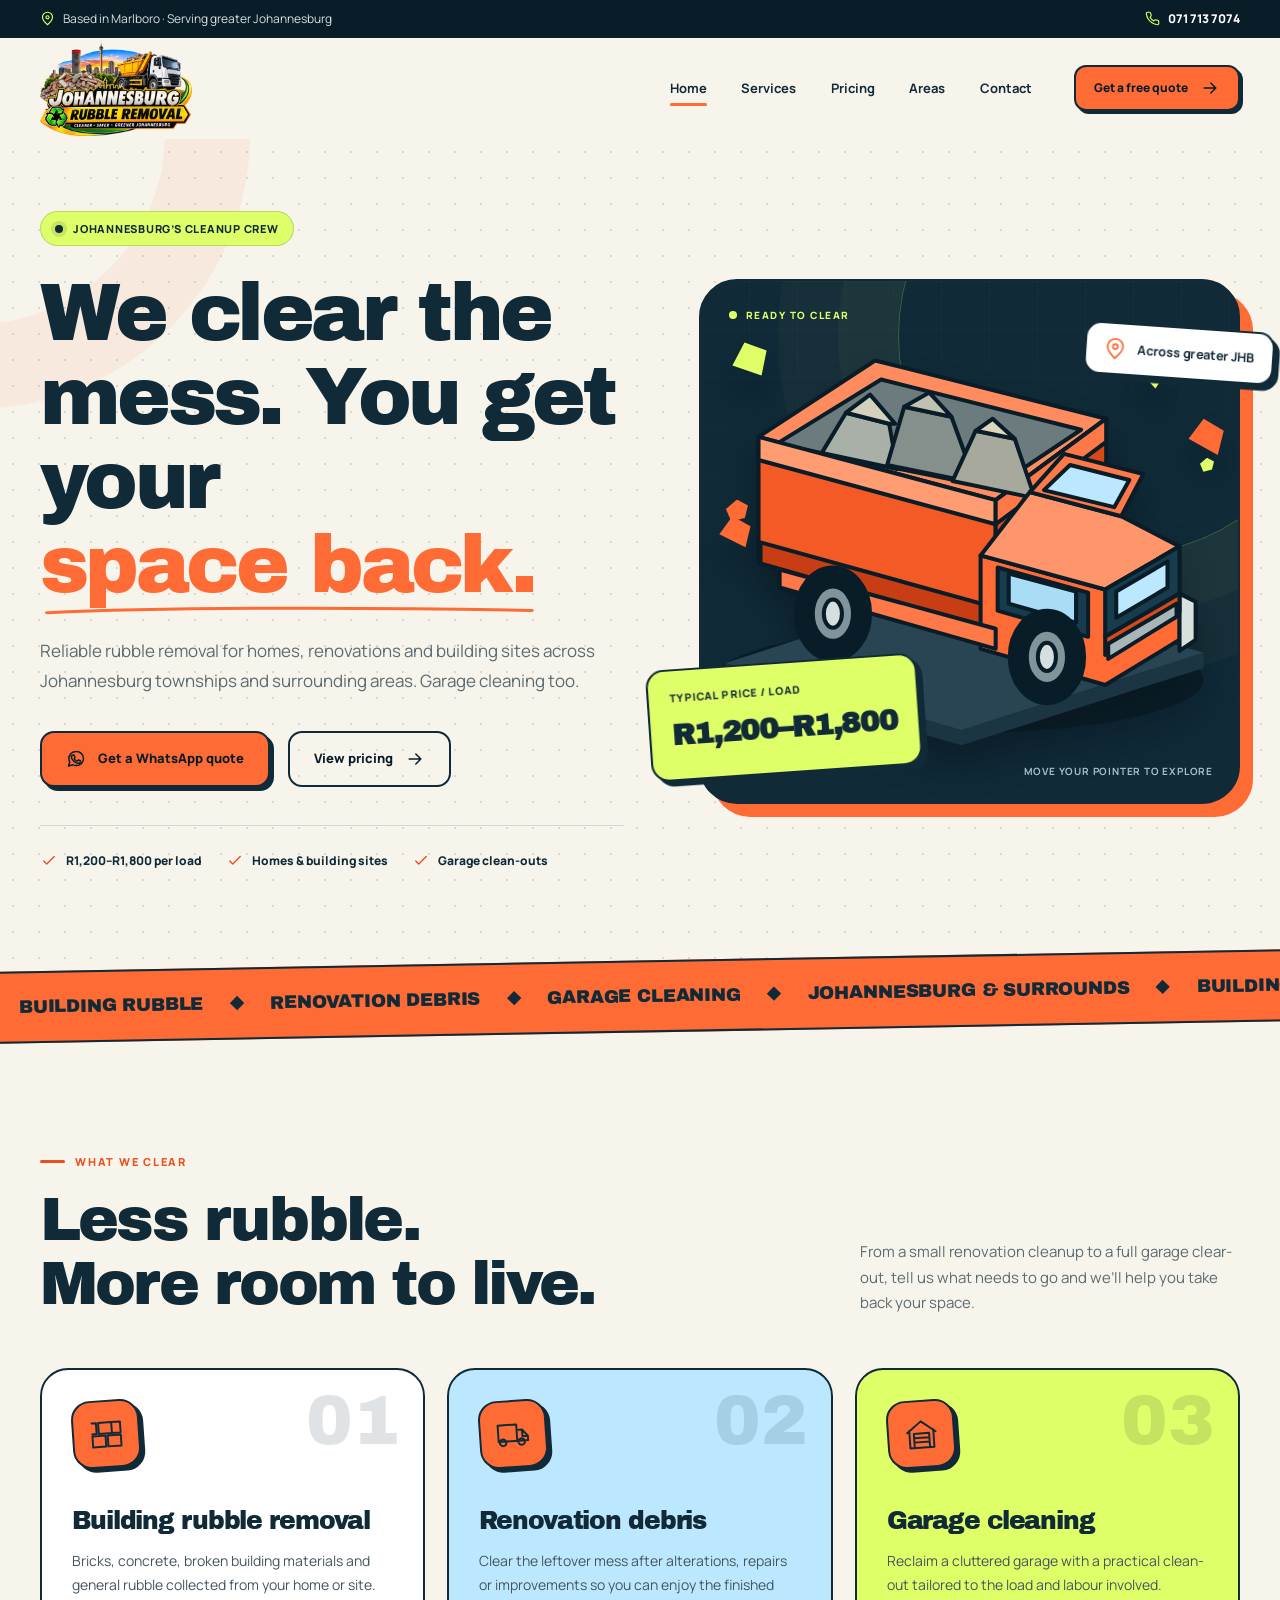
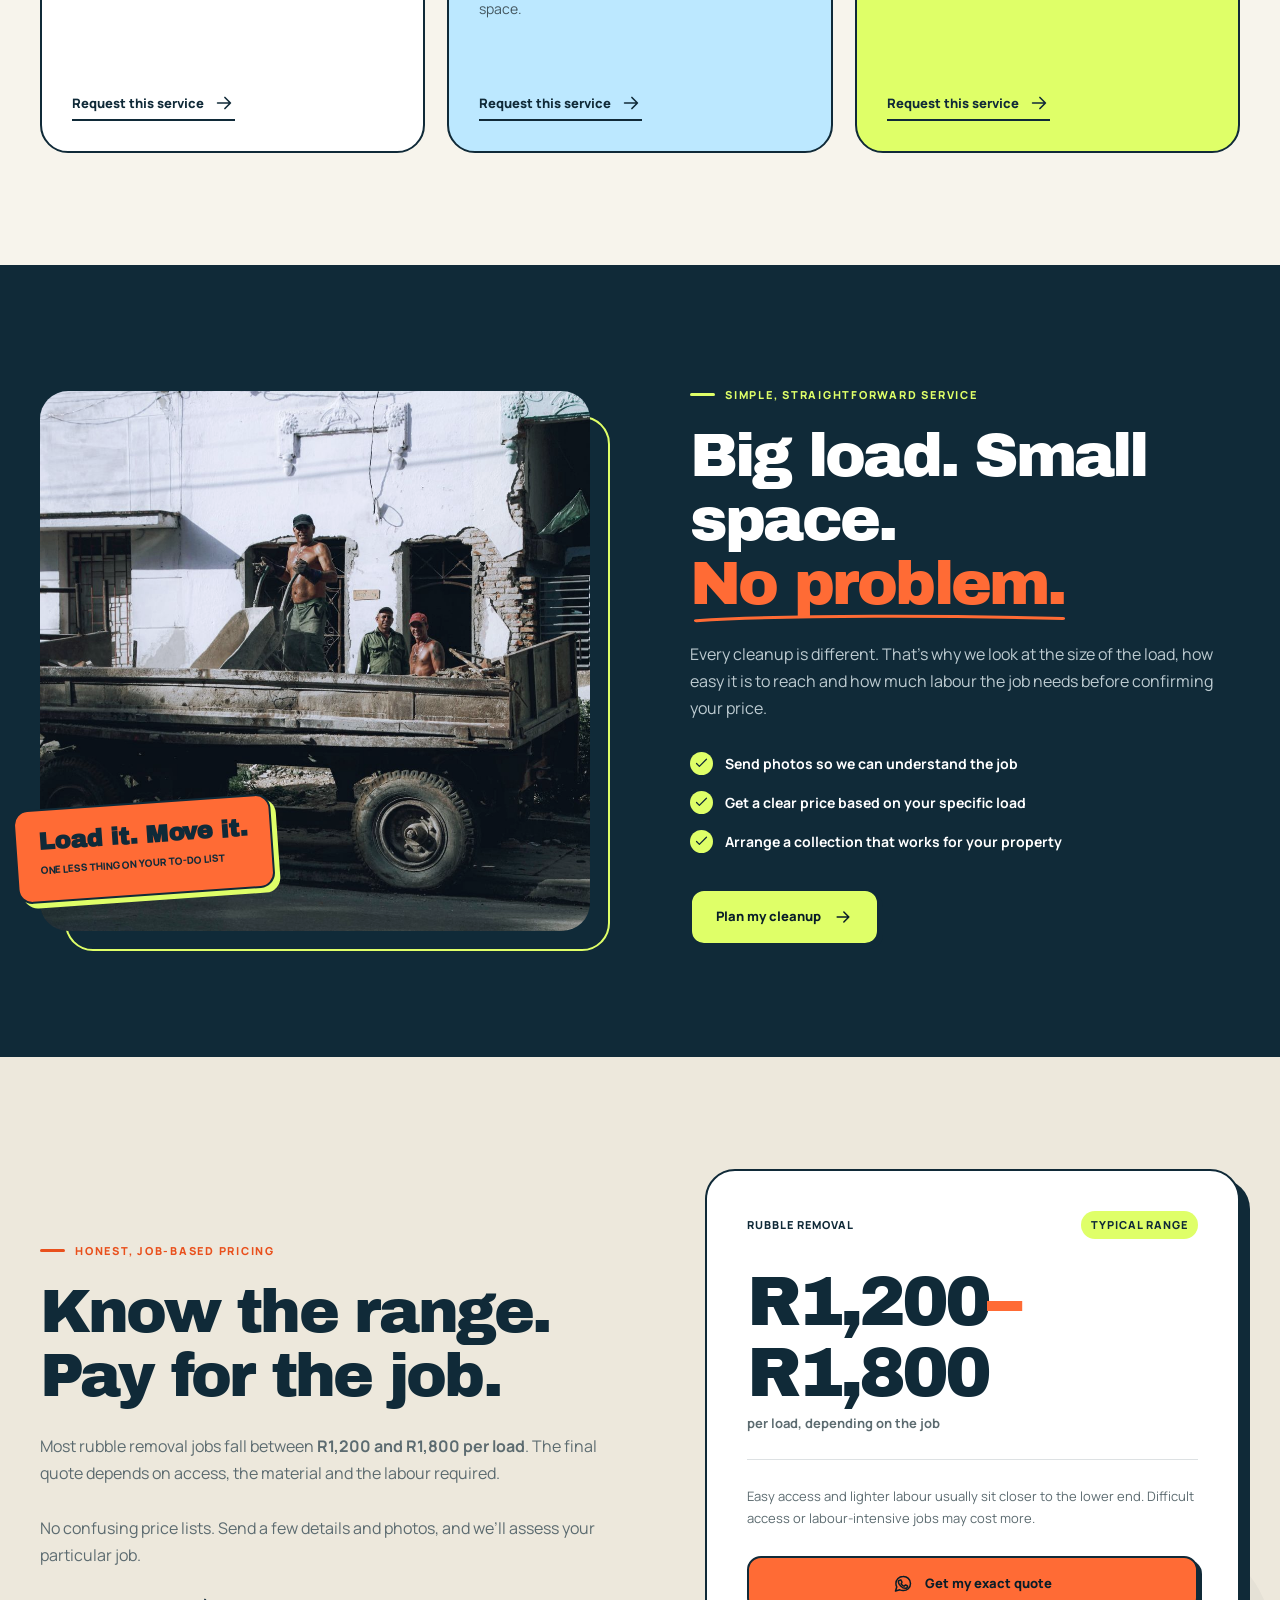
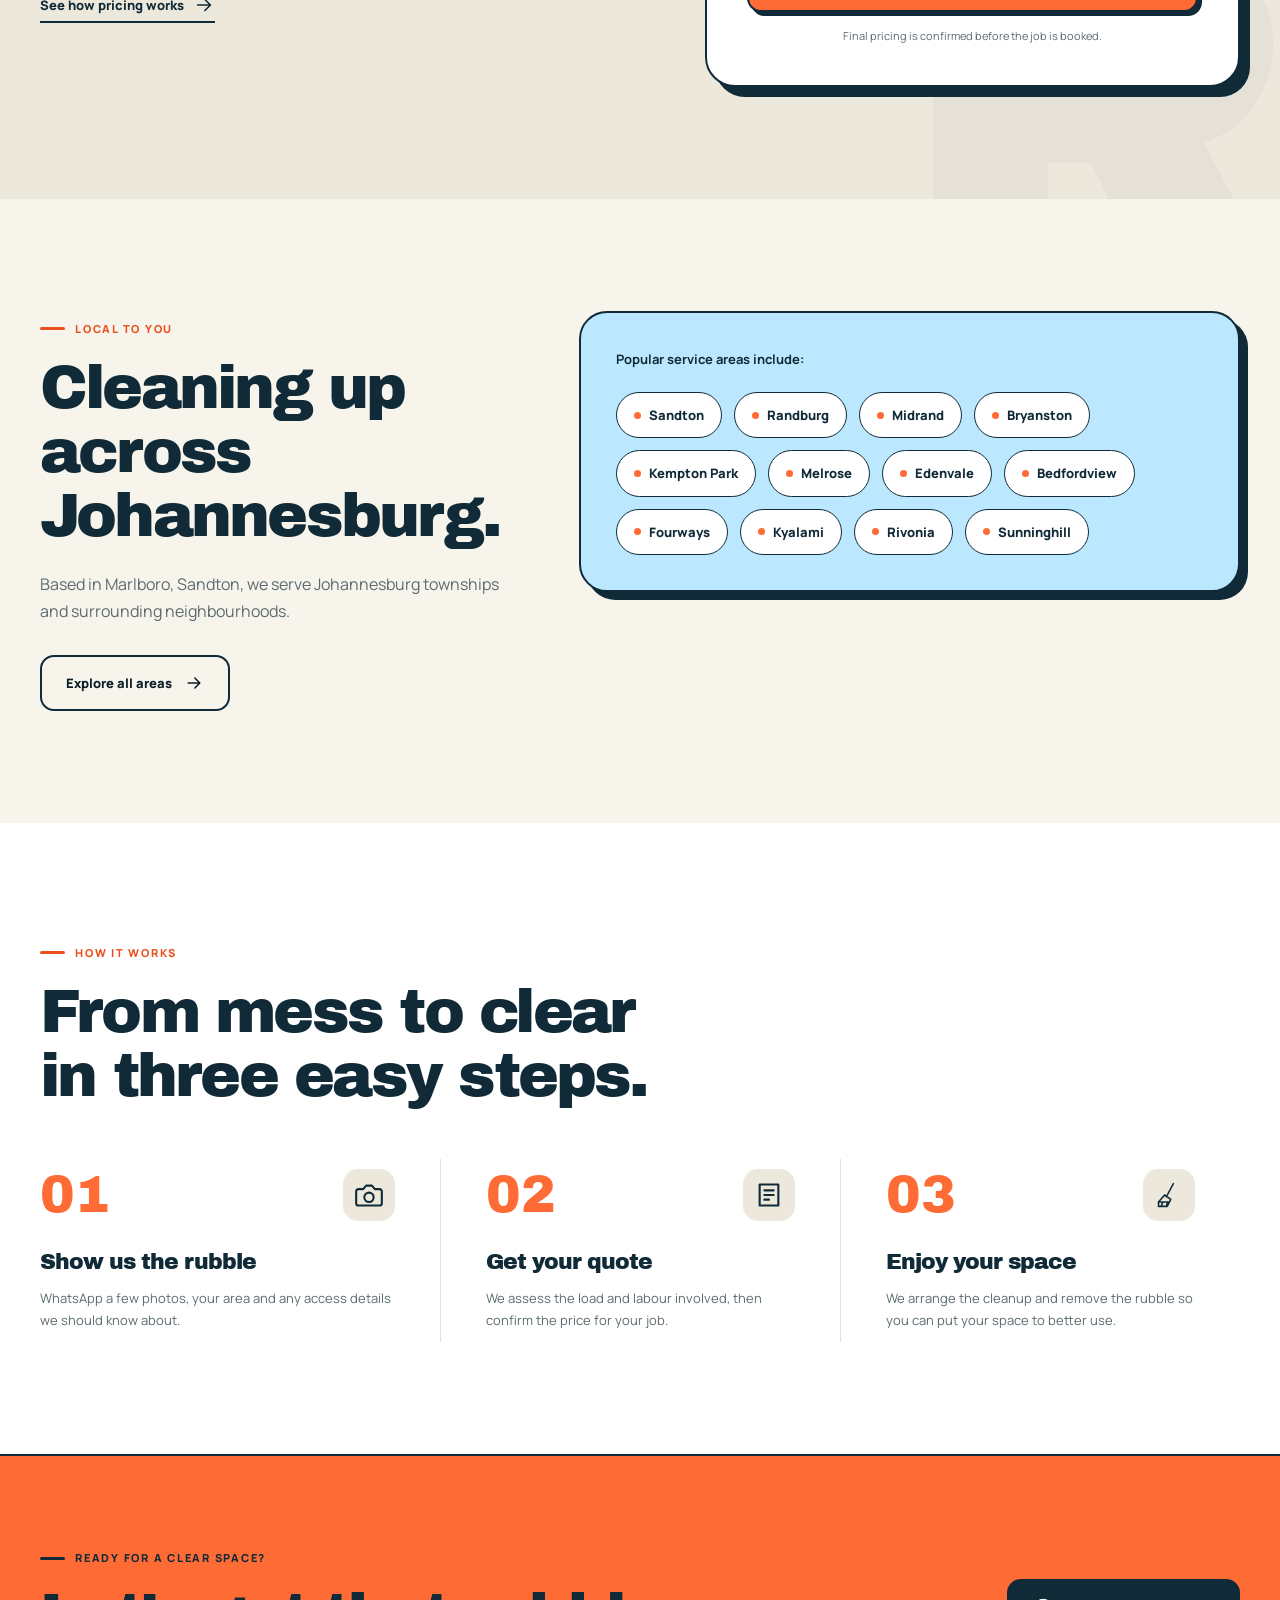
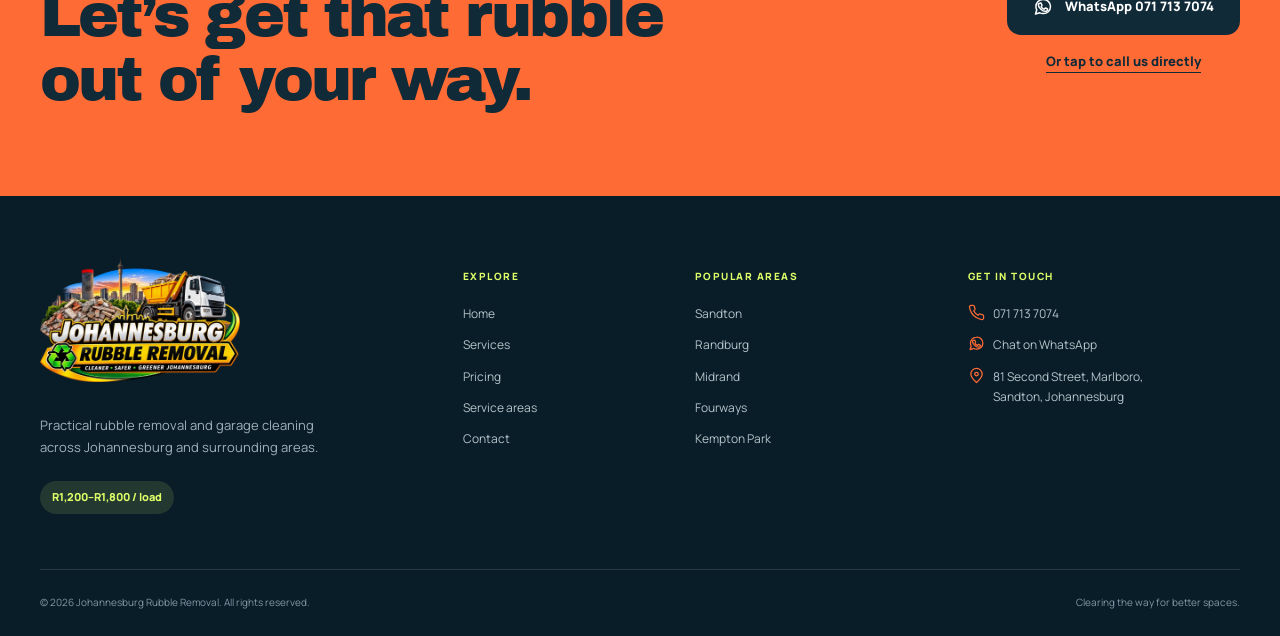
==== commit 47348c8d: "Fix mobile menu and update company branding" ====
--- a/index.html
+++ b/index.html
@@ -9,16 +9,17 @@
   <meta property="og:title" content="Johannesburg Rubble Removal | We clear the mess.">
   <meta property="og:description" content="Rubble removal and garage cleaning across greater Johannesburg. Get a quick WhatsApp quote today.">
   <meta property="og:type" content="website">
-  <meta property="og:url" content="https://thewebster0326.github.io/johannesburg-rubble-removal/">
-  <meta property="og:image" content="https://thewebster0326.github.io/johannesburg-rubble-removal/assets/images/rubble-removal-team.jpg">
-  <link rel="icon" href="assets/favicon.svg" type="image/svg+xml">
+  <meta property="og:url" content="https://johannesburgrubbleremoval.co.za/">
+  <link rel="canonical" href="https://johannesburgrubbleremoval.co.za/">
+  <meta property="og:image" content="https://johannesburgrubbleremoval.co.za/assets/images/rubble-removal-team.jpg">
+  <link rel="icon" href="assets/favicon.png" type="image/png">
   <link rel="preconnect" href="https://fonts.googleapis.com">
   <link rel="preconnect" href="https://fonts.gstatic.com" crossorigin>
   <link href="https://fonts.googleapis.com/css2?family=Archivo+Black&family=Manrope:wght@400;500;600;700;800&display=swap" rel="stylesheet">
   <link rel="stylesheet" href="styles.css">
   <script>document.documentElement.classList.add('js');</script>
   <script src="script.js" defer></script>
-  <script type="application/ld+json">{"@context":"https://schema.org","@type":"LocalBusiness","name":"Johannesburg Rubble Removal","description":"Rubble removal and garage cleaning across Johannesburg and surrounding areas.","url":"https://thewebster0326.github.io/johannesburg-rubble-removal/","telephone":"+27717137074","priceRange":"R1200-R1800 per load","address":{"@type":"PostalAddress","streetAddress":"81 Second Street, Marlboro","addressLocality":"Sandton","addressRegion":"Gauteng","addressCountry":"ZA"},"areaServed":["Johannesburg","Sandton","Randburg","Midrand","Bryanston","Kempton Park","Melrose","Edenvale","Bedfordview","Fourways","Kyalami","Rivonia","Sunninghill"]}</script>
+  <script type="application/ld+json">{"@context":"https://schema.org","@type":"LocalBusiness","name":"Johannesburg Rubble Removal","description":"Rubble removal and garage cleaning across Johannesburg and surrounding areas.","url":"https://johannesburgrubbleremoval.co.za/","telephone":"+27717137074","priceRange":"R1200-R1800 per load","address":{"@type":"PostalAddress","streetAddress":"81 Second Street, Marlboro","addressLocality":"Sandton","addressRegion":"Gauteng","addressCountry":"ZA"},"areaServed":["Johannesburg","Sandton","Randburg","Midrand","Bryanston","Kempton Park","Melrose","Edenvale","Bedfordview","Fourways","Kyalami","Rivonia","Sunninghill"]}</script>
 </head>
 <body>
   <a class="skip-link" href="#main-content">Skip to main content</a>
@@ -41,7 +42,7 @@
     <a href="tel:+27717137074"><svg class="icon"><use href="#icon-phone"/></svg> 071 713 7074</a>
   </div></div>
   <header class="site-header" data-header><div class="container header-inner">
-    <a class="brand" href="index.html" aria-label="Johannesburg Rubble Removal home"><span class="brand-mark" aria-hidden="true"><svg viewBox="0 0 40 40"><path d="m5 12 15-8 15 8-15 8-15-8Zm0 0v15l15 8V20m15-8v15l-15 8"/></svg></span><span class="brand-copy"><strong>JHB</strong><small>RUBBLE REMOVAL</small></span></a>
+    <a class="brand" href="index.html" aria-label="Johannesburg Rubble Removal home"><img class="brand-logo" src="assets/images/johannesburg-rubble-removal-logo.webp" width="900" height="569" alt="Johannesburg Rubble Removal"></a>
     <nav class="desktop-nav" aria-label="Main navigation"><a href="index.html" aria-current="page">Home</a><a href="services.html">Services</a><a href="pricing.html">Pricing</a><a href="areas.html">Areas</a><a href="contact.html">Contact</a></nav>
     <a class="button button-small header-cta" href="contact.html">Get a free quote <svg class="icon"><use href="#icon-arrow"/></svg></a>
     <button class="menu-toggle" type="button" aria-label="Open menu" aria-controls="mobile-menu" aria-expanded="false"><span></span><span></span></button>
@@ -142,7 +143,7 @@
   </main>
 
   <footer class="site-footer"><div class="container footer-grid">
-    <div class="footer-about"><a class="brand" href="index.html"><span class="brand-mark" aria-hidden="true"><svg viewBox="0 0 40 40"><path d="m5 12 15-8 15 8-15 8-15-8Zm0 0v15l15 8V20m15-8v15l-15 8"/></svg></span><span class="brand-copy"><strong>JHB</strong><small>RUBBLE REMOVAL</small></span></a><p>Practical rubble removal and garage cleaning across Johannesburg and surrounding areas.</p><span class="footer-price">R1,200–R1,800 / load</span></div>
+    <div class="footer-about"><a class="brand" href="index.html"><img class="brand-logo" src="assets/images/johannesburg-rubble-removal-logo.webp" width="900" height="569" alt="Johannesburg Rubble Removal"></a><p>Practical rubble removal and garage cleaning across Johannesburg and surrounding areas.</p><span class="footer-price">R1,200–R1,800 / load</span></div>
     <div class="footer-column"><h3>Explore</h3><a href="index.html">Home</a><a href="services.html">Services</a><a href="pricing.html">Pricing</a><a href="areas.html">Service areas</a><a href="contact.html">Contact</a></div>
     <div class="footer-column"><h3>Popular areas</h3><a href="areas.html">Sandton</a><a href="areas.html">Randburg</a><a href="areas.html">Midrand</a><a href="areas.html">Fourways</a><a href="areas.html">Kempton Park</a></div>
     <div class="footer-column"><h3>Get in touch</h3><a href="tel:+27717137074"><svg class="icon"><use href="#icon-phone"/></svg> 071 713 7074</a><a href="https://wa.me/27717137074?text=Hi%20Johannesburg%20Rubble%20Removal%2C%20I%20would%20like%20a%20quote." target="_blank" rel="noopener"><svg class="icon"><use href="#icon-whatsapp"/></svg> Chat on WhatsApp</a><p><svg class="icon"><use href="#icon-location"/></svg> 81 Second Street, Marlboro,<br>Sandton, Johannesburg</p></div>
--- a/styles.css
+++ b/styles.css
@@ -49,13 +49,9 @@
 .topbar a { color: var(--white); font-weight: 800; }
 .site-header { position: sticky; top: 0; z-index: 100; background: rgba(247, 244, 236, .94); border-bottom: 1px solid transparent; transition: box-shadow .3s, border-color .3s; backdrop-filter: blur(16px); }
 .site-header.scrolled { border-color: var(--line); box-shadow: 0 8px 30px rgba(16, 42, 56, .07); }
-.header-inner { height: 88px; display: flex; align-items: center; gap: 34px; }
-.brand { display: inline-flex; align-items: center; gap: 11px; flex-shrink: 0; line-height: 1; }
-.brand-mark { position: relative; width: 45px; height: 45px; display: grid; place-items: center; border-radius: 13px; background: var(--orange); transform: rotate(-5deg); box-shadow: 4px 4px 0 var(--navy); }
-.brand-mark svg { width: 31px; height: 31px; fill: none; stroke: var(--navy); stroke-width: 2; stroke-linejoin: round; }
-.brand-copy { display: flex; flex-direction: column; gap: 5px; }
-.brand-copy strong { font-family: var(--display); font-size: 22px; letter-spacing: -.05em; }
-.brand-copy small { font-size: 9px; font-weight: 800; letter-spacing: .16em; }
+.header-inner { height: 100px; display: flex; align-items: center; gap: 34px; }
+.brand { display: inline-flex; align-items: center; flex-shrink: 0; line-height: 1; }
+.brand-logo { display: block; width: 152px; height: 96px; margin: -8px 0; object-fit: contain; }
 .desktop-nav { display: flex; align-items: center; justify-content: center; gap: clamp(20px, 2.7vw, 38px); margin-left: auto; }
 .desktop-nav a { position: relative; padding: 10px 0; font-size: 13px; font-weight: 700; }
 .desktop-nav a::after { content: ""; position: absolute; left: 0; right: 100%; bottom: 3px; height: 3px; border-radius: 2px; background: var(--orange); transition: right .25s; }
@@ -305,7 +301,7 @@
 
 .site-footer { padding: 75px 0 25px; background: var(--navy-deep); color: var(--white); }
 .footer-grid { display: grid; grid-template-columns: 1.35fr .65fr .8fr 1fr; gap: 55px; padding-bottom: 55px; }
-.site-footer .brand-mark { box-shadow: 4px 4px 0 var(--lime); }
+.site-footer .brand-logo { width: 200px; height: 126px; margin: -15px 0; }
 .footer-about > p { max-width: 290px; margin: 23px 0; color: #9fb1b9; font-size: 13px; }
 .footer-price { display: inline-block; padding: 7px 12px; border-radius: 999px; background: rgba(223,255,104,.12); color: var(--lime); font-size: 11px; font-weight: 800; }
 .footer-column h3 { margin-bottom: 22px; color: var(--lime); font-family: var(--body); font-size: 10px; font-weight: 800; letter-spacing: .15em; text-transform: uppercase; }
@@ -333,7 +329,7 @@
   .section { padding: 85px 0; }
   .desktop-nav { display: none; }
   .menu-toggle { display: flex; }
-  .mobile-menu { position: fixed; display: block; visibility: hidden; inset: 88px 0 0; padding: 30px 22px; background: var(--cream); opacity: 0; transform: translateY(-12px); transition: opacity .25s, transform .25s, visibility .25s; }
+  .mobile-menu { position: absolute; display: block; visibility: hidden; inset: 100% 0 auto; width: 100%; height: calc(100dvh - 100px); padding: 30px 22px; overflow-y: auto; overscroll-behavior: contain; background: var(--cream); box-shadow: 0 20px 35px rgba(16,42,56,.16); opacity: 0; transform: translateY(-12px); transition: opacity .25s, transform .25s, visibility .25s; }
   .mobile-menu.open { visibility: visible; opacity: 1; transform: translateY(0); }
   .mobile-menu-inner { display: flex; flex-direction: column; }
   .mobile-menu-inner > a:not(.button) { display: flex; align-items: center; justify-content: space-between; padding: 16px 3px; border-bottom: 1px solid var(--line); font-family: var(--display); font-size: 28px; letter-spacing: -.04em; }
@@ -379,12 +375,10 @@
   .topbar-inner { justify-content: center; min-height: 34px; }
   .topbar p { display: none; }
   .topbar a { font-size: 11px; }
-  .header-inner { height: 76px; }
-  .brand-mark { width: 39px; height: 39px; border-radius: 11px; }
-  .brand-mark svg { width: 27px; height: 27px; }
-  .brand-copy strong { font-size: 19px; }
-  .brand-copy small { font-size: 7.5px; }
-  .mobile-menu { inset: 76px 0 0; }
+  .header-inner { height: 88px; }
+  .brand-logo { width: 122px; height: 78px; margin: -5px 0; }
+  .site-footer .brand-logo { width: 175px; height: 111px; }
+  .mobile-menu { height: calc(100dvh - 88px); }
   .button { min-height: 53px; padding-inline: 20px; }
   h2 { font-size: clamp(35px, 10vw, 48px); }
   .section-heading { align-items: flex-start; flex-direction: column; gap: 22px; margin-bottom: 35px; }
